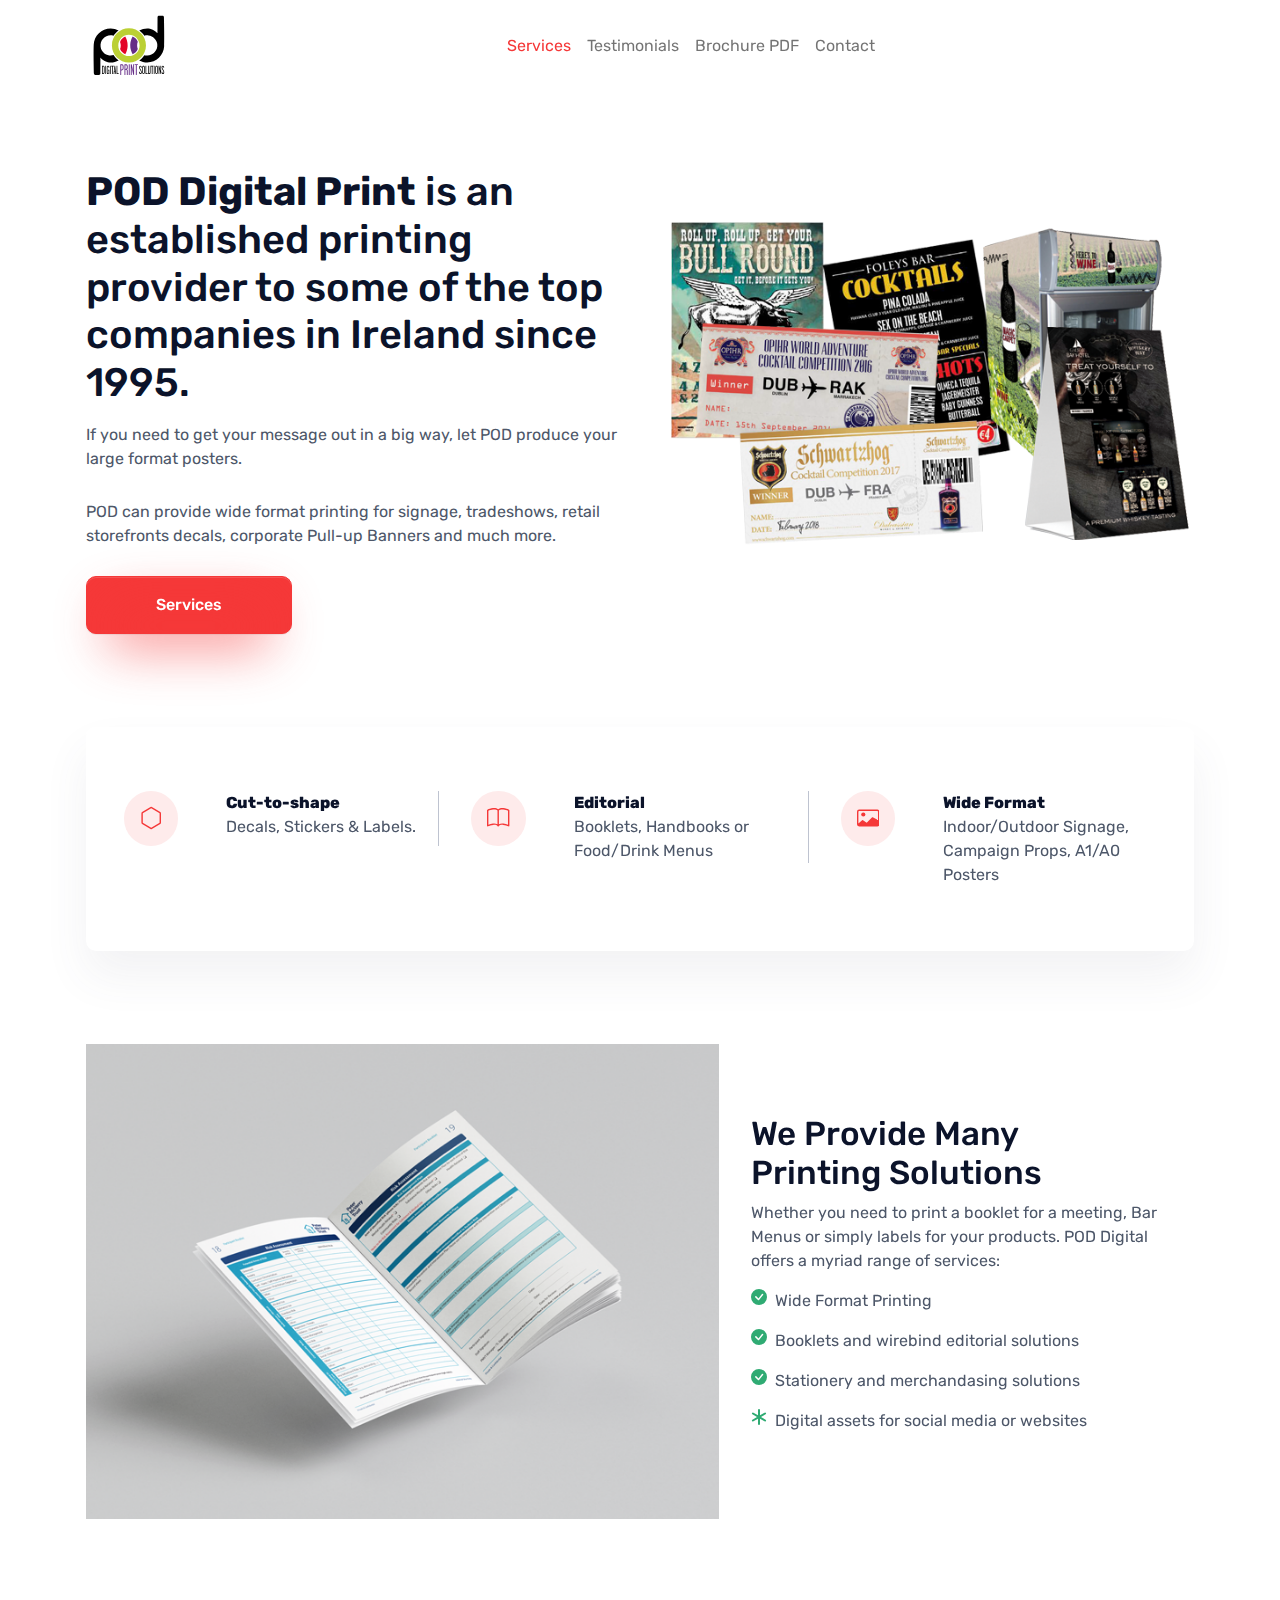
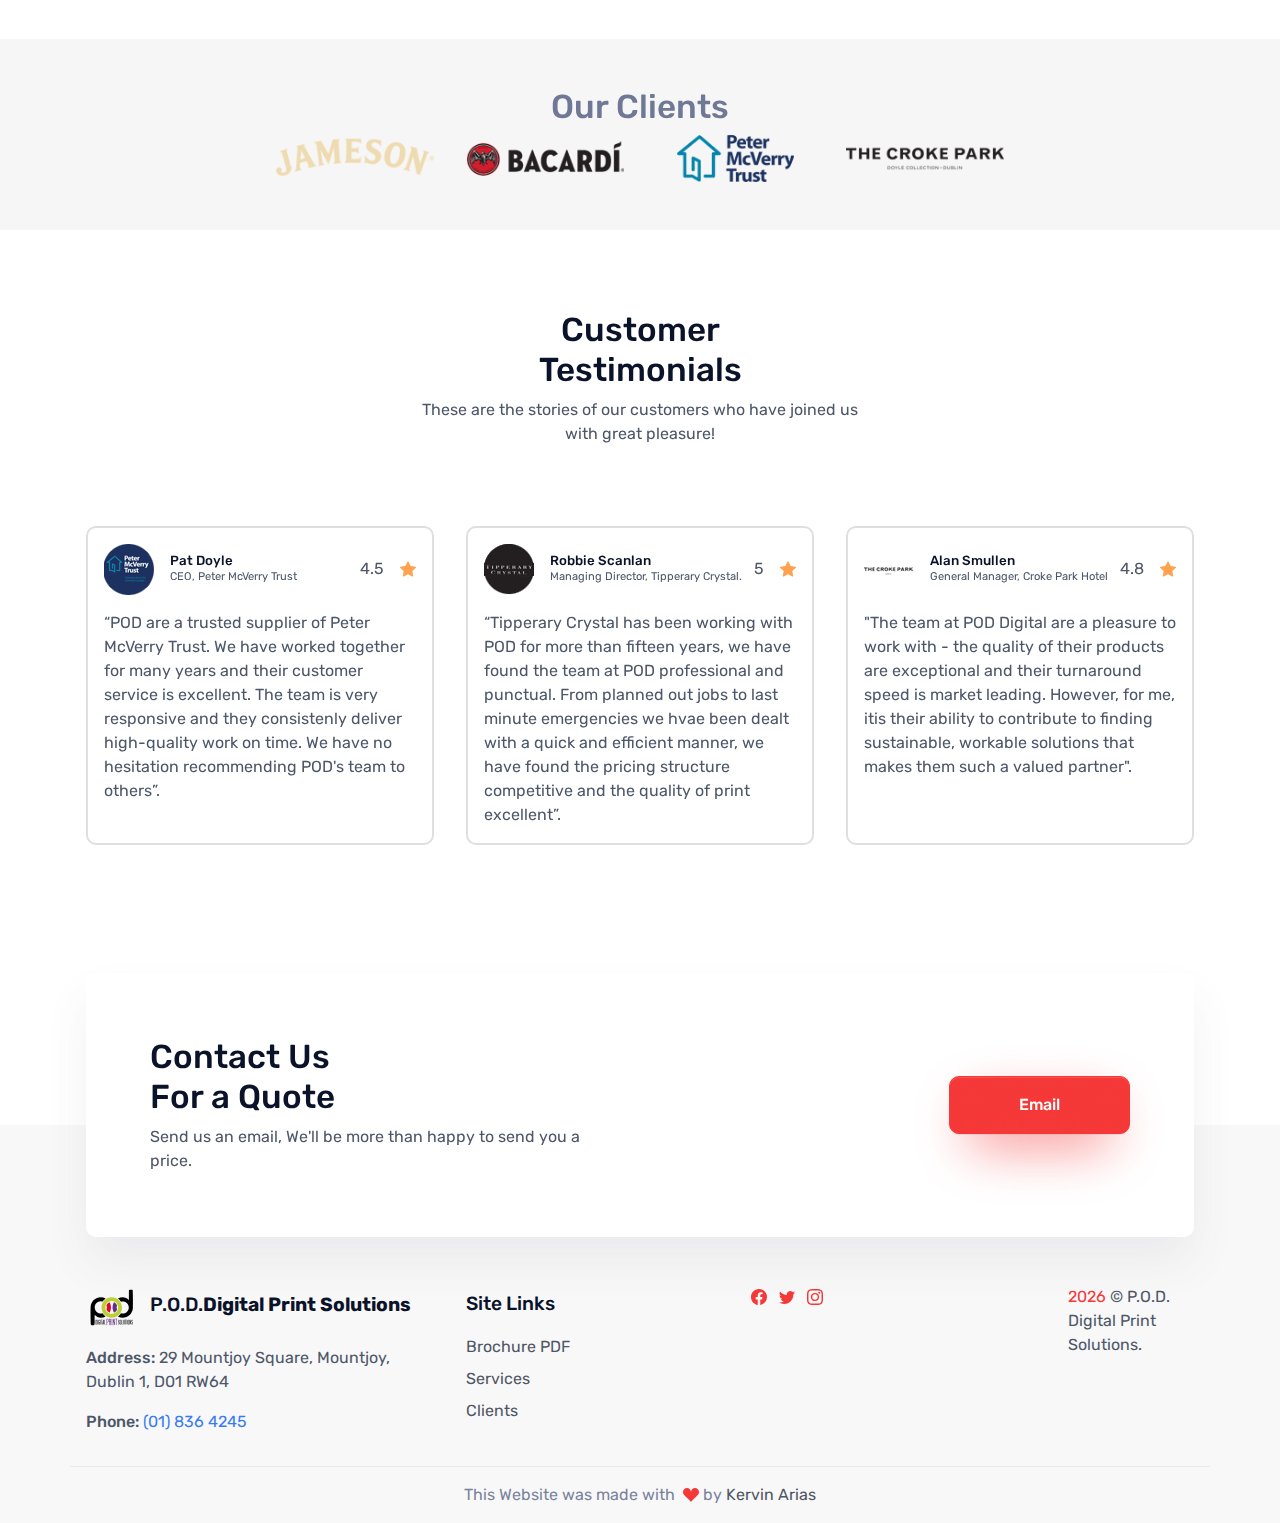
==== index.html @ 15c52944 "Footer: span tag fixed for POD name" ====
<!DOCTYPE html>
<html lang="en-US" dir="ltr">

<head>
  <meta charset="utf-8">
  <meta http-equiv="X-UA-Compatible" content="IE=edge">
  <meta name="viewport" content="width=device-width, initial-scale=1">
  <meta name="description"
    content="Established in 1993 we have evolved successfully within the print & graphic design industry and have strived to compete effectively in a rapidly changing, technology driven business environment.">
  <meta name="keywords"
    content="Printers Dublin 1,Printing Dublin,Sticker Printing,Leaflets,mountjoy square,Booklets,Wirebound Booklets,Stickers,Digital Printers Dublin,Digital Printing Dublin,Printing Companies Dublin,Printers Ireland,Printing Ireland,Digital Printers Ireland,wide format printing,A1 Posters, A2 Posters">
  <!-- Website Title -->
  <title>POD Digital Print Solutions</title>
  <!-- ===============================================-->
  <!--    Favicons-->
  <!-- ===============================================-->
  <link rel="apple-touch-icon" sizes="180x180" href="assets/img/favicons/apple-touch-icon.png">
  <link rel="icon" type="image/png" sizes="32x32" href="assets/img/favicons/favicon-32x32.png">
  <link rel="icon" type="image/png" sizes="16x16" href="assets/img/favicons/favicon-16x16.png">
  <link rel="shortcut icon" type="image/x-icon" href="assets/img/favicons/favicon.ico">
  <link rel="manifest" href="assets/img/favicons/manifest.json">
  <meta name="msapplication-TileImage" content="assets/img/favicons/mstile-150x150.png">
  <meta name="theme-color" content="#ffffff">


  <!-- ===============================================-->
  <!--    Stylesheets-->
  <!-- ===============================================-->
  <link href="assets/css/theme.css" rel="stylesheet" />

</head>


<body>

  <!-- ===============================================-->
  <!--    Main Content-->
  <!-- ===============================================-->
  <main class="main" id="top">
    <nav class="navbar navbar-expand-lg navbar-light fixed-top justify-content-end"
      data-navbar-on-scroll="data-navbar-on-scroll">
      <div class="container-md justify-content-end">
        <a class="navbar-brand" href="index.html">
<svg version="1.1" id="Layer_2_copy" xmlns="http://www.w3.org/2000/svg" xmlns:xlink="http://www.w3.org/1999/xlink" x="0px"
	 y="0px" viewBox="0 0 1247.24 1077.17" style="enable-background:new 0 0 1247.24 1077.17;" xml:space="preserve" height="75px">
<g>
	<path class="st0" d="M562.81,411.1c-33.48,14.41-60.1,41.8-73.5,75.79c4.74,12.95,8.99,29.13,10.03,47.21
		c1.17,20.37-3.7,39.51-9.4,54.4c13.75,33.68,40.54,60.71,74.08,74.76c15.68-26.39,31.5-65.37,34.17-117.59
		C601.26,485.75,577.95,436.42,562.81,411.1z"/>
	<path class="st1" d="M743.86,486.03c-13.57-33.78-40.23-60.94-73.68-75.16c-15.9,26.4-32.14,65.75-34.85,118.72
		c-3.02,59.05,19.56,107.81,34.71,133.46c33.54-14.22,60.28-41.46,73.86-75.33c-4.58-12.66-8.69-28.56-9.72-46.55
		C732.99,520.46,738.03,501.02,743.86,486.03z"/>
	<path d="M1119.49,132.59c0-10.87-8.89-19.77-19.77-19.77h-52.38c-10.87,0-19.77,8.89-19.77,19.77l-0.99,223.15
		c0,2.97-3.95,3.95-5.93,1.98c-27.67-36.57-89.94-64.24-141.33-64.24c-41.2,0-79.97,10.32-113.95,28.48
		c29.1,20.18,53.92,46.1,72.82,76.12c18.69-5.53,38.94-7.4,59.91-4.78c65.23,8.89,117.61,60.29,125.52,125.52
		c11.86,94.88-68.2,174.94-163.08,163.08c-7.91-0.97-15.63-2.62-23.12-4.88c-19.07,29.93-44.05,55.73-73.3,75.76
		c34.27,18.48,73.5,28.95,115.2,28.95c130.46,0,237.2-102.79,243.13-232.26C1128.38,420.97,1119.49,132.59,1119.49,132.59z"/>
	<path d="M395.92,676.72c-18.85,5.66-39.3,7.62-60.49,4.97c-65.23-8.89-117.61-60.29-125.52-125.52
		c-11.86-94.88,68.2-174.94,163.08-163.08c7.69,0.95,15.21,2.54,22.51,4.71c18.94-30.02,43.82-55.93,72.97-76.08
		c-34.05-18.17-72.94-28.46-114.26-28.46c-130.46,0-237.2,102.79-243.13,232.26c-5.93,128.49,2.96,416.86,2.96,416.86
		c0,10.87,8.89,19.77,19.77,19.77h52.38c10.87,0,19.77-8.9,19.77-19.77l0.99-223.14c0-2.96,3.95-3.95,5.93-1.98
		c27.67,36.57,89.94,64.24,141.33,64.24c41.57,0,80.68-10.49,114.88-28.96C439.89,732.49,414.95,706.66,395.92,676.72z"/>
</g>
<path class="st2" d="M616.76,781.69c-134.95,0-244.73-109.79-244.73-244.73c0-134.95,109.79-244.73,244.73-244.73
	c134.95,0,244.73,109.79,244.73,244.73C861.5,671.9,751.71,781.69,616.76,781.69z M616.76,384.32
	c-84.16,0-152.64,68.47-152.64,152.64s68.47,152.63,152.64,152.63c84.16,0,152.63-68.47,152.63-152.63S700.93,384.32,616.76,384.32z
	"/>
<g>
	<g>
		<path d="M266.78,924.2c0,4.04,0,9.43-5.61,16.5c-5.3,6.4-12.78,7.24-16.36,7.24c-3.59,0-6.08,0-9.66,0
			c-1.56,0-2.96,0.17-3.74-1.18c-0.78-1.18-0.78-3.03-0.78-4.21c0-41.41,0-66.82,0-107.22c0-1.68,0-3.37,0.93-4.38
			c1.25-1.18,2.49-0.84,3.74-0.84c3.43,0,5.92,0,9.35,0c4.99,0,11.69,1.35,16.36,5.89c4.68,4.71,5.77,11.45,5.77,17.5
			C266.78,880.1,266.78,897.77,266.78,924.2z M246.21,841.22c-2.81,0-4.36,0-4.99,1.18c-0.47,1.01-0.47,1.85-0.47,2.86
			c0,33.16,0,54.2,0,86.35c0,1.85-0.16,3.7,0.94,4.88c0.62,0.67,2.96,0.5,3.58,0.5c1.71,0,5.45-0.5,8.26-3.7
			c3.12-3.7,3.12-6.4,3.12-8.92c0-26.09,0-44.61,0-70.86c0-3.7-0.62-6.73-3.27-9.76C251.67,842.06,250.42,841.22,246.21,841.22z"/>
		<path d="M282.53,947.77c-4.21,0-4.68,0-4.68-2.36c0-42.25,0-72.21,0-112.61c0-2.19,0.94-2.52,4.68-2.52c4.21,0,5.3,0.17,5.3,2.69
			c0,40.23,0,70.02,0,112.1C287.82,947.6,287.51,947.77,282.53,947.77z"/>
		<path d="M309.02,849.47c0,23.9,0,54.03,0,78.27c0,4.21,1.71,9.26,7.95,9.26c6.08,0,7.64-5.22,7.64-8.75c0-9.43,0-18.18,0-28.95
			c0-0.84,0.16-1.85-0.62-2.52c-1.09-0.84-4.36-0.34-5.92-0.34c-1.25,0-1.4-1.35-1.4-4.88c0-3.7,0.16-5.22,1.25-5.22
			c4.21,0,15.27-0.5,16.99-0.17c0.62,0.17,0.16,1.35,0.16,2.02c0,21.71,0,34.84,0,56.05c0,1.18,0.16,2.52-0.78,3.54
			c-0.78,0.84-2.03,0-3.43,0c-1.25,0-0.62-3.7-2.81-5.22c-1.71-1.18-3.43,5.39-11.07,5.39c-13.25,0-18.08-11.78-18.08-19.53
			c0-25.42,0-52.85,0-78.44c0-6.56,4.05-19.86,18.08-19.86c13.72,0,18.08,13.8,18.08,19.86c0,2.19,0,5.39,0,7.57
			c0,1.51-1.25,2.02-5.46,2.02c-3.9,0-4.83-0.17-4.83-1.68c0-2.36-0.16-5.89-0.16-8.25c0-3.7-2.96-9.09-7.64-9.09
			C312.14,840.55,309.02,845.93,309.02,849.47z"/>
		<path d="M350.79,947.77c-4.21,0-4.68,0-4.68-2.36c0-42.25,0-72.21,0-112.61c0-2.19,0.94-2.52,4.68-2.52c4.21,0,5.3,0.17,5.3,2.69
			c0,40.23,0,70.02,0,112.1C356.09,947.6,355.78,947.77,350.79,947.77z"/>
		<path d="M374.01,840.04c-0.78-0.34-2.03-0.34-3.27-0.34c-2.18,0-4.36,0-5.77,0c-2.34,0-2.81-0.84-2.81-4.54
			c0-3.7,0.31-5.05,2.18-5.05c9.82,0,22.29,0,32.11,0c1.87,0,2.03,1.68,2.03,5.05c0,3.87-0.16,4.54-1.87,4.54
			c-1.87,0-4.05-0.17-6.7,0c-1.25,0-2.49,0-3.27,0.34c-1.4,1.18-1.09,4.04-1.09,6.23c0,37.2,0,63.12,0,99.98
			c0,1.52-2.34,1.68-5.61,1.68c-2.81,0-4.83,0-4.83-1.68c0-36.86,0-62.95,0-99.98C375.1,844.08,375.41,841.22,374.01,840.04z"/>
		<path d="M400.04,947.93c-2.34,0-4.36,0-4.21-1.51c4.83-43.76,9.04-76.08,13.4-113.95c0.31-2.36,1.09-2.52,4.52-2.52
			c3.9,0,5.14,0.17,5.46,3.03c5.3,43.09,7.95,69.35,13.25,113.28c0.16,1.85-0.62,1.68-4.83,1.68c-4.52,0-5.3,0.34-5.61-2.02
			c-1.25-9.43-2.18-17.84-3.43-27.1c-0.16-1.68-2.34-1.51-4.83-1.51c-2.96,0-4.52-0.17-4.68,1.51c-0.93,9.43-1.71,17.67-2.49,27.44
			C406.43,948.1,405.03,947.93,400.04,947.93z M413.91,908.04c1.87,0,3.58,0,3.43-1.35c-1.09-14.48-1.56-23.73-2.49-37.03
			c0-0.67-0.16-1.85-1.09-1.85c-0.78,0-0.93,1.18-0.93,1.68c-0.94,14.14-1.56,25.92-2.34,37.03
			C410.32,907.71,411.73,908.04,413.91,908.04z"/>
		<path d="M467.52,947.93c-8.26,0-21.2,0-23.22,0c-1.71,0-3.43-0.17-4.05-1.18c-0.78-1.35-0.62-3.87-0.62-6.06
			c0-40.4,0-68.17,0-108.4c0-2.52,1.56-2.19,4.68-2.19c4.05,0,5.46,0,5.46,2.53c0,36.86,0,62.78,0,99.14c0,2.19-0.31,4.88,1.09,6.06
			c0.62,0.34,2.34,0.51,3.58,0.51c2.65,0,10.44,0,13.09,0c2.03,0,2.18,1.35,2.18,4.54C469.7,947.09,469.55,947.93,467.52,947.93z"/>
	</g>
	<g>
		<path class="st1" d="M505.67,902.42c0,15.53,0,36.61,0,56.14c0,3.55-1.42,3.55-6.92,3.55c-5.29,0-6.1,0-6.1-3.11
			c0-54.58,0-92.52,0-145.33c0-2.22,0.2-4.22,1.42-5.55c1.63-1.55,3.05-1.33,4.68-1.33c4.48,0,7.73,0,12.2,0
			c6.92,0,15.25,1.77,21.36,7.77c6.1,6.21,7.53,13.76,7.53,23.08c0,11.09,0,17.75,0,28.84c0,5.1,0,12.43-7.32,21.74
			c-6.92,8.43-16.68,9.54-22.98,9.54C507.09,897.76,505.67,899.31,505.67,902.42z M512.99,821.43c-2.44,0-5.7,0-6.51,1.55
			c-0.61,1.33-0.61,2.44-0.61,3.77c0,18.86,0,31.06,0,49.48c0,2.44-0.41,5.33,1.42,6.43c1.02,0.67,2.85,0.44,4.68,0.44
			c2.44,0,6.92-0.44,10.58-4.66c4.07-4.88,4.07-7.1,4.07-11.76c0-10.87,0-18.19,0-29.07c0-5.1-0.81-8.88-4.27-12.87
			C520.11,822.54,517.46,821.43,512.99,821.43z"/>
		<path class="st1" d="M565.67,958.55c0,3.55-0.81,3.55-6.92,3.55c-4.68,0-6.1,0-6.1-3.11c0-54.58,0-92.52,0-145.33
			c0-2.22,0.2-4.66,1.42-5.99c1.63-1.55,3.05-0.89,4.68-0.89c4.27,0,7.32,0,11.59,0c6.51,0,15.26,1.77,21.36,7.77
			c6.1,6.21,7.53,15.31,7.53,23.08c0,7.54,0,12.42,0,19.97c0,5.33,0.2,9.1-2.24,13.98c-3.05,6.21-9.56,7.99-9.56,8.88
			c0,0.89,6.71,2.22,9.76,8.88c2.44,5.33,2.24,8.65,2.24,13.98c0,19.3,0,35.94,0,55.25c0,3.55-1.42,3.55-6.92,3.55
			c-4.68,0-6.1,0.22-6.1-3.11c0-19.75,0-38.61,0-56.36c0-9.1-5.49-14.64-9.97-14.64c-9.56,0-10.78-0.22-10.78,3.33
			C565.67,911.96,565.67,934.59,565.67,958.55z M570.95,821.43c-1.83,0-3.66,0-4.47,1.55c-0.61,1.33-0.61,2.44-0.61,3.77
			c0,15.98,0,25.96,0,41.49c0,2.44-0.41,4.88,1.22,6.21c1.22,1.11,2.64,0.89,3.66,0.89c2.24,0,7.53-0.67,11.19-4.88
			c4.07-4.88,4.07-8.65,4.07-11.76c0-7.99,0-13.09,0-21.08c0-5.1-0.81-8.88-4.27-12.87C579.5,822.54,578.28,821.43,570.95,821.43z"
			/>
		<path class="st1" d="M620.78,961.88c-5.49,0-6.1,0-6.1-3.11c0-55.69,0-95.19,0-148.44c0-2.88,1.22-3.33,6.1-3.33
			c5.49,0,6.91,0.22,6.91,3.55c0,53.03,0,92.3,0,147.77C627.7,961.66,627.29,961.88,620.78,961.88z"/>
		<path class="st1" d="M676.51,895.1c1.02,0,1.22-2.66,1.22-3.99c0-27.96,0-51.03,0-80.32c0-3.55,1.02-3.99,6.91-3.99
			c4.68,0,5.9,0.22,5.9,3.33c0,53.25,0,89.42,0,142.89c0,7.99-0.2,9.1-5.09,9.1c-3.05,0-5.69-1.11-7.32-8.65
			c-6.1-28.18-9.36-44.15-15.87-71.67c-1.42-5.77-3.05-16.2-4.27-16.2c-1.22,0-1.42,2.66-1.42,3.99c0,30.62,0,56.14,0,88.53
			c0,3.55-1.02,3.99-6.51,3.99c-5.9,0-6.71-0.44-6.71-3.99c0-55.47,0-96.52,0-149.1c0-2.22,1.42-2.22,5.08-2.22
			c5.7,0,7.12,1.33,9.15,9.76c6.31,27.51,10.37,45.71,16.68,73.22C674.68,891.77,675.5,895.1,676.51,895.1z"/>
		<path class="st1" d="M714.34,819.88c-1.02-0.44-2.64-0.44-4.27-0.44c-2.85,0-5.7,0-7.53,0c-3.05,0-3.66-1.11-3.66-5.99
			c0-4.88,0.41-6.66,2.85-6.66c12.81,0,29.09,0,41.9,0c2.44,0,2.64,2.22,2.64,6.66c0,5.1-0.2,5.99-2.44,5.99
			c-2.44,0-5.29-0.22-8.75,0c-1.63,0-3.25,0-4.27,0.44c-1.83,1.55-1.42,5.33-1.42,8.21c0,49.04,0,83.2,0,131.8
			c0,2-3.05,2.22-7.32,2.22c-3.66,0-6.31,0-6.31-2.22c0-48.59,0-82.98,0-131.8C715.77,825.2,716.17,821.43,714.34,819.88z"/>
	</g>
	<g>
		<path d="M764.05,850.14c0-8.75,4.83-20.03,17.77-20.03c11.84,0,17.77,11.28,17.77,19.86c0,1.01,0,6.73,0,7.74
			c0,1.35-1.87,1.35-5.45,1.35c-2.96,0-4.99,0-4.99-1.51c0-1.01,0-7.07,0-7.91c0-5.55-3.9-9.09-7.33-9.09
			c-4.36,0-7.64,4.71-7.64,8.92c0,4.04,0,6.56,0,9.26c0,6.4,6.08,14.98,12,23.9c6.86,10.27,14.18,22.05,14.18,34.67
			c0,3.2,0,6.9,0,11.11c0,11.45-7.95,19.53-18.08,19.53c-10.13,0-18.08-6.23-18.08-19.53c0-0.67,0-8.75,0-9.43
			c0-1.85,1.09-2.19,5.14-2.19c3.74,0,5.3,0.17,5.3,1.85c0,1.01,0,8.25,0,9.26c0,4.21,2.03,8.75,7.64,8.75
			c6.7,0,7.95-5.39,7.95-9.26c0-4.04,0-7.41,0-10.27c0-8.92-6.08-18.35-12.31-27.77c-6.55-9.93-13.87-20.7-13.87-30.63
			C764.05,856.03,764.05,853.67,764.05,850.14z"/>
		<path d="M844.01,926.89c0,10.94-4.21,21.04-18.08,21.04c-12.94,0-18.08-10.1-18.08-21.04c0-25.42,0-51.17,0-76.25
			c0-12.62,7.95-20.54,18.08-20.54c10.29,0,18.08,8.75,18.08,20.54C844.01,875.72,844.01,901.48,844.01,926.89z M817.98,850.64
			c0,24.24,0,51.34,0,75.74c0,4.88,0.94,10.27,7.95,10.27c6.23,0,7.79-5.55,7.79-10.27c0-24.57,0-51.34,0-75.74
			c0-4.71-3.27-10.1-7.79-10.1C821.25,840.55,817.98,845.93,817.98,850.64z"/>
		<path d="M882.97,947.93c-8.26,0-21.2,0-23.22,0c-1.71,0-3.43-0.17-4.05-1.18c-0.78-1.35-0.62-3.87-0.62-6.06
			c0-40.4,0-68.17,0-108.4c0-2.52,1.56-2.19,4.68-2.19c4.05,0,5.45,0,5.45,2.53c0,36.86,0,62.78,0,99.14c0,2.19-0.31,4.88,1.09,6.06
			c0.62,0.34,2.34,0.51,3.58,0.51c2.65,0,10.44,0,13.09,0c2.03,0,2.18,1.35,2.18,4.54C885.15,947.09,885,947.93,882.97,947.93z"/>
		<path d="M926.92,928.41c0,10.6-5.46,19.53-18.08,19.53s-18.08-11.11-18.08-19.36c0-30.13,0-58.91,0-95.94
			c0-2.19,1.71-2.53,4.99-2.53c3.27,0,5.14,0.67,5.14,2.53c0,36.53,0,66.49,0,95.1c0,4.54,2.34,8.92,7.95,8.92
			c5.3,0,7.95-4.21,7.95-8.75c0-27.6,0-60.09,0-95.77c0-1.51,0.93-2.02,4.68-2.02c3.9,0,5.46,0.34,5.46,1.85
			C926.92,867.81,926.92,898.95,926.92,928.41z"/>
		<path d="M944.06,840.04c-0.78-0.34-2.03-0.34-3.27-0.34c-2.18,0-4.36,0-5.77,0c-2.34,0-2.8-0.84-2.8-4.54
			c0-3.7,0.31-5.05,2.18-5.05c9.82,0,22.29,0,32.11,0c1.87,0,2.03,1.68,2.03,5.05c0,3.87-0.16,4.54-1.87,4.54
			c-1.87,0-4.05-0.17-6.7,0c-1.25,0-2.49,0-3.27,0.34c-1.4,1.18-1.09,4.04-1.09,6.23c0,37.2,0,63.12,0,99.98
			c0,1.52-2.34,1.68-5.61,1.68c-2.8,0-4.83,0-4.83-1.68c0-36.86,0-62.95,0-99.98C945.15,844.08,945.47,841.22,944.06,840.04z"/>
		<path d="M979.13,947.77c-4.21,0-4.68,0-4.68-2.36c0-42.25,0-72.21,0-112.61c0-2.19,0.93-2.52,4.68-2.52c4.21,0,5.3,0.17,5.3,2.69
			c0,40.23,0,70.02,0,112.1C984.43,947.6,984.12,947.77,979.13,947.77z"/>
		<path d="M1031.65,926.89c0,10.94-4.21,21.04-18.08,21.04c-12.94,0-18.08-10.1-18.08-21.04c0-25.42,0-51.17,0-76.25
			c0-12.62,7.95-20.54,18.08-20.54c10.29,0,18.08,8.75,18.08,20.54C1031.65,875.72,1031.65,901.48,1031.65,926.89z M1005.63,850.64
			c0,24.24,0,51.34,0,75.74c0,4.88,0.94,10.27,7.95,10.27c6.23,0,7.79-5.55,7.79-10.27c0-24.57,0-51.34,0-75.74
			c0-4.71-3.27-10.1-7.79-10.1C1008.9,840.55,1005.63,845.93,1005.63,850.64z"/>
		<path d="M1068.12,897.1c0.78,0,0.93-2.02,0.93-3.03c0-21.21,0-38.71,0-60.93c0-2.69,0.78-3.03,5.3-3.03
			c3.58,0,4.52,0.17,4.52,2.53c0,40.4,0,67.83,0,108.4c0,6.06-0.16,6.9-3.9,6.9c-2.34,0-4.36-0.84-5.61-6.56
			c-4.68-21.38-7.17-33.5-12.16-54.37c-1.09-4.38-2.34-12.29-3.27-12.29c-0.94,0-1.09,2.02-1.09,3.03c0,23.23,0,42.59,0,67.16
			c0,2.69-0.78,3.03-4.99,3.03c-4.52,0-5.14-0.34-5.14-3.03c0-42.08,0-73.22,0-113.11c0-1.68,1.09-1.68,3.9-1.68
			c4.36,0,5.45,1.01,7.01,7.41c4.83,20.87,7.95,34.67,12.78,55.55C1066.72,894.58,1067.34,897.1,1068.12,897.1z"/>
	</g>
	<g>
		<path d="M1086.83,850.14c0-8.75,4.83-20.03,17.77-20.03c11.84,0,17.77,11.28,17.77,19.86c0,1.01,0,6.73,0,7.74
			c0,1.35-1.87,1.35-5.45,1.35c-2.96,0-4.99,0-4.99-1.51c0-1.01,0-7.07,0-7.91c0-5.55-3.9-9.09-7.33-9.09
			c-4.36,0-7.64,4.71-7.64,8.92c0,4.04,0,6.56,0,9.26c0,6.4,6.08,14.98,12,23.9c6.86,10.27,14.18,22.05,14.18,34.67
			c0,3.2,0,6.9,0,11.11c0,11.45-7.95,19.53-18.08,19.53c-10.13,0-18.08-6.23-18.08-19.53c0-0.67,0-8.75,0-9.43
			c0-1.85,1.09-2.19,5.14-2.19c3.74,0,5.3,0.17,5.3,1.85c0,1.01,0,8.25,0,9.26c0,4.21,2.03,8.75,7.64,8.75
			c6.7,0,7.95-5.39,7.95-9.26c0-4.04,0-7.41,0-10.27c0-8.92-6.08-18.35-12.31-27.77c-6.55-9.93-13.87-20.7-13.87-30.63
			C1086.83,856.03,1086.83,853.67,1086.83,850.14z"/>
	</g>
</g>
</svg></a>
        <button class="navbar-toggler collapsed" type="button" data-bs-toggle="collapse"
          data-bs-target="#navbarSupportedContent" aria-controls="navbarSupportedContent" aria-expanded="false"
          aria-label="Toggle navigation"><span class="navbar-toggler-icon"></span></button>
        <div class="collapse navbar-collapse" id="navbarSupportedContent">
          <ul class="navbar-nav mx-auto border-bottom border-lg-bottom-0 d-flex py-3 py-lg-0">
            <li class="nav-item"><a class="nav-link active active" aria-current="page" href="index.html#services">Services</a>
            </li>
            <li class="nav-item"><a class="nav-link" href="index.html#testimonials">Testimonials</a></li>
            <li class="nav-item"><a class="nav-link" target="_blank" href="assets/img/gallery/services_brochure_2021.pdf" alt="POD Services Brochure">Brochure PDF</a></li>
            <li class="nav-item"><a class="nav-link" href="contact.html">Contact</a></li>
          </ul>
        </div>
      </div>
    </nav>
    <!-- ============================================-->
    <!-- About the company begin ============================-->
    <section class="pb-6">

      <div class="container">
        <div class="row flex-center">
          <div class="col-lg-6 col-md-5 order-md-1"><img class="img-fluid"
              src="assets/img/illustrations/print_samples.png" alt="Samples of printing" /></div>
          <div class="col-md-7 col-lg-6 mt-5 text-center text-md-start">
            <h1 class="fw-medium"><span class="fw-bold">POD Digital Print</span> is an established printing provider to some
              of the top companies in Ireland since 1995.</h1>
            <p class="mt-3 mb-4">If you need to get your message out in a big way, let POD produce your large format
              posters.</p>
            <p class="mt-3 mb-4">POD can provide wide format printing for signage, tradeshows, retail storefronts decals, corporate Pull-up Banners and much more.</p><a class="btn btn-lg btn-danger hover-top btn-glow"
              href="#services">Services</a>
          </div>
        </div>
      </div>
      <!-- end of .container-->

    </section>
    <!-- <section> close ============================-->
    <!-- Services Section Icons begin ============================-->
    <section class="py-4">

      <div class="container" id="services">
        <div class="card py-5 border-0 shadow-sm">
          <div class="card-body">
            <div class="row">
              <div class="col-4">
                <div class="border-end d-flex justify-content-md-center">
                  <div class="mx-2 mx-md-0 me-md-5">
                    <div class="bi bi-hexagon badge-circle bg-soft-danger">
                      <svg xmlns="http://www.w3.org/2000/svg" width="24" height="24" fill="#F53838" viewBox="0 0 16 16">
                        <path d="M14 4.577v6.846L8 15l-6-3.577V4.577L8 1l6 3.577zM8.5.134a1 1 0 0 0-1 0l-6 3.577a1 1 0 0 0-.5.866v6.846a1 1 0 0 0 .5.866l6 3.577a1 1 0 0 0 1 0l6-3.577a1 1 0 0 0 .5-.866V4.577a1 1 0 0 0-.5-.866L8.5.134z"/>
                      </svg>
                    </div>
                  </div>
                  <div>
                    <p class="fw-bolder text-1000 mb-0">Cut-to-shape </p>
                    <p class="mb-0">Decals, Stickers & Labels. </p>
                  </div>
                </div>
              </div>
              <div class="col-4">
                <div class="border-end d-flex justify-content-md-center">
                  <div class="mx-2 mx-md-0 me-md-5">
                    <div class="badge bi bi-book badge-circle bg-soft-danger">
                      <svg xmlns="http://www.w3.org/2000/svg" width="24" height="24" fill="#F53838" viewBox="0 0 16 16">
                        <path d="M1 2.828c.885-.37 2.154-.769 3.388-.893 1.33-.134 2.458.063 3.112.752v9.746c-.935-.53-2.12-.603-3.213-.493-1.18.12-2.37.461-3.287.811V2.828zm7.5-.141c.654-.689 1.782-.886 3.112-.752 1.234.124 2.503.523 3.388.893v9.923c-.918-.35-2.107-.692-3.287-.81-1.094-.111-2.278-.039-3.213.492V2.687zM8 1.783C7.015.936 5.587.81 4.287.94c-1.514.153-3.042.672-3.994 1.105A.5.5 0 0 0 0 2.5v11a.5.5 0 0 0 .707.455c.882-.4 2.303-.881 3.68-1.02 1.409-.142 2.59.087 3.223.877a.5.5 0 0 0 .78 0c.633-.79 1.814-1.019 3.222-.877 1.378.139 2.8.62 3.681 1.02A.5.5 0 0 0 16 13.5v-11a.5.5 0 0 0-.293-.455c-.952-.433-2.48-.952-3.994-1.105C10.413.809 8.985.936 8 1.783z"/>
                      </svg>
                    </div>
                  </div>
                  <div>
                    <p class="fw-bolder text-1000 mb-0">Editorial </p>
                    <p class="mb-0">Booklets, Handbooks or Food/Drink Menus </p>
                  </div>
                </div>
              </div>
              <div class="col-4">
                <div class="d-flex justify-content-md-center">
                  <div class="mx-2 mx-md-0 me-md-5">
                    <div class="badge bi bi-card-image badge-circle bg-soft-danger">
                      <svg xmlns="http://www.w3.org/2000/svg" width="24" height="24" fill="#F53838" viewBox="0 0 16 16">
                        <path d="M6.002 5.5a1.5 1.5 0 1 1-3 0 1.5 1.5 0 0 1 3 0z"/>
                        <path d="M1.5 2A1.5 1.5 0 0 0 0 3.5v9A1.5 1.5 0 0 0 1.5 14h13a1.5 1.5 0 0 0 1.5-1.5v-9A1.5 1.5 0 0 0 14.5 2h-13zm13 1a.5.5 0 0 1 .5.5v6l-3.775-1.947a.5.5 0 0 0-.577.093l-3.71 3.71-2.66-1.772a.5.5 0 0 0-.63.062L1.002 12v.54A.505.505 0 0 1 1 12.5v-9a.5.5 0 0 1 .5-.5h13z"/>
                      </svg>
                    </div>
                  </div>
                  <div>
                    <p class="fw-bolder text-1000 mb-0">Wide Format </p>
                    <p class="mb-0">Indoor/Outdoor Signage, Campaign Props, A1/A0 Posters </p>
                  </div>
                </div>
              </div>
            </div>
          </div>
        </div>
      </div>
      <!-- end of .container-->

    </section>
    <!-- <section> close ============================-->

    <!-- Services begin ============================-->
    <section class="pt-4 pt-md-6">

      <div class="container">
        <div class="row align-items-center">
          <div class="col-md-5 col-lg-7 text-lg-center"><img class="img-fluid mb-5 mb-md-0"
              src="assets/img/illustrations/pmvt-brochure.png" alt="Sample of services"></div>
          <div class="col-md-7 col-lg-5 text-center text-md-start">
            <h2>We Provide Many <br />Printing Solutions </h2>
            <p>Whether you need to print a booklet for a meeting, Bar Menus or simply labels for your products. POD Digital offers a myriad range of services:</p>
            <div class="d-flex">
              <svg class="bi bi-check-circle-fill" xmlns="http://www.w3.org/2000/svg" width="16" height="16"
                fill="#2FAB73" viewBox="0 0 16 16">
                <path
                  d="M16 8A8 8 0 1 1 0 8a8 8 0 0 1 16 0zm-3.97-3.03a.75.75 0 0 0-1.08.022L7.477 9.417 5.384 7.323a.75.75 0 0 0-1.06 1.06L6.97 11.03a.75.75 0 0 0 1.079-.02l3.992-4.99a.75.75 0 0 0-.01-1.05z">
                </path>
              </svg>
              <p class="ms-2">Wide Format Printing</p>
            </div>
            <div class="d-flex">
              <svg class="bi bi-check-circle-fill" xmlns="http://www.w3.org/2000/svg" width="16" height="16"
                fill="#2FAB73" viewBox="0 0 16 16">
                <path
                  d="M16 8A8 8 0 1 1 0 8a8 8 0 0 1 16 0zm-3.97-3.03a.75.75 0 0 0-1.08.022L7.477 9.417 5.384 7.323a.75.75 0 0 0-1.06 1.06L6.97 11.03a.75.75 0 0 0 1.079-.02l3.992-4.99a.75.75 0 0 0-.01-1.05z">
                </path>
              </svg>
              <p class="ms-2">Booklets and wirebind editorial solutions</p>
            </div>
            <div class="d-flex">
              <svg class="bi bi-check-circle-fill" xmlns="http://www.w3.org/2000/svg" width="16" height="16"
                fill="#2FAB73" viewBox="0 0 16 16">
                <path
                  d="M16 8A8 8 0 1 1 0 8a8 8 0 0 1 16 0zm-3.97-3.03a.75.75 0 0 0-1.08.022L7.477 9.417 5.384 7.323a.75.75 0 0 0-1.06 1.06L6.97 11.03a.75.75 0 0 0 1.079-.02l3.992-4.99a.75.75 0 0 0-.01-1.05z">
                </path>
              </svg>
              <p class="ms-2">Stationery and merchandasing solutions</p>
            </div>
            <div class="d-flex">
              <svg xmlns="http://www.w3.org/2000/svg" width="16" height="16"
              fill="#2FAB73" viewBox="0 0 16 16">
                <path d="M8 0a1 1 0 0 1 1 1v5.268l4.562-2.634a1 1 0 1 1 1 1.732L10 8l4.562 2.634a1 1 0 1 1-1 1.732L9 9.732V15a1 1 0 1 1-2 0V9.732l-4.562 2.634a1 1 0 1 1-1-1.732L6 8 1.438 5.366a1 1 0 0 1 1-1.732L7 6.268V1a1 1 0 0 1 1-1z"/>
              </svg>
              <p class="ms-2">Digital assets for social media or websites</p>
            </div>
          </div>
        </div>
      </div>
      <!-- end of .container-->

    </section>
    <!-- <section> close ============================-->
    <!-- ============================================-->

    <!-- Clients begin ============================-->
    <section class="py-5 bg-100">

      <div class="container" id="clients">
        <div class="row justify-content-center">
          <h2 class="text-center text-muted">Our Clients</h2>
          <br />
          <div class="col-6 col-sm-4 col-md-2 mb-2 mb-md-0"><img class="img-fluid" src="assets/img/gallery/jameson.png"
              alt="" height="50" /></div>
          <div class="col-6 col-sm-4 col-md-2 mb-2 mb-md-0"><img class="img-fluid" src="assets/img/gallery/bacardi.png"
              alt="" height="50" /></div>
          <div class="col-6 col-sm-4 col-md-2 mb-2 mb-md-0"><img class="img-fluid" src="assets/img/gallery/pmvt.png"
              alt="" height="50" /></div>
          <div class="col-6 col-sm-4 col-md-2 mb-2 mb-sm-0"><img class="img-fluid" src="assets/img/gallery/crokepark.png"
              alt="" height="50" /></div>
        </div>
      </div>
      <!-- end of .container-->

    </section>
    <!-- <section> close ============================-->

    <!-- Testimonials begin ============================-->
    <section class="py-7" id="testimonials">

      <div class="container">
        <div class="row flex-center">
          <div class="col-md-8 col-lg-5 text-center">
            <h2>Customer<br />Testimonials</h2>
            <p>These are the stories of our customers who have joined us with great pleasure!</p>
          </div>
        </div>
        <div class="carousel slide pt-6" id="carouselExampleDark" data-bs-ride="carousel">
          <div class="carousel-inner">
            <div class="carousel-item active" data-bs-interval="10000">
              <div class="row h-100">
                <div class="col-md-4 mb-3 mb-md-0">
                  <div class="card h-100">
                    <div class="card-body">
                      <div class="d-flex justify-content-between align-items-center">
                        <div class="d-flex align-items-center"><img class="img-fluid"
                            src="assets/img/gallery/user-pmvt.png" alt="" />
                          <div class="flex-1 ms-3">
                            <h6 class="mb-0 fs--1 text-1000 fw-medium">Pat Doyle</h6>
                            <p class="fs--2 fw-normal mb-0">CEO, Peter McVerry Trust</p>
                          </div>
                        </div>
                        <div class="d-flex align-items-center"><span class="text-900 me-3">4.5</span>
                          <svg class="bi bi-star-fill" xmlns="http://www.w3.org/2000/svg" width="16" height="16"
                            fill="#FEA250" viewBox="0 0 16 16">
                            <path
                              d="M3.612 15.443c-.386.198-.824-.149-.746-.592l.83-4.73L.173 6.765c-.329-.314-.158-.888.283-.95l4.898-.696L7.538.792c.197-.39.73-.39.927 0l2.184 4.327 4.898.696c.441.062.612.636.283.95l-3.523 3.356.83 4.73c.078.443-.36.79-.746.592L8 13.187l-4.389 2.256z">
                            </path>
                          </svg>
                        </div>
                      </div>
                      <p class="card-text pt-3">“POD are a trusted supplier of Peter McVerry Trust. We have worked together for many years and their customer service is excellent. The team is very responsive and they consistenly deliver high-quality work on time. We have no hesitation recommending POD's team to others”.</p>
                    </div>
                  </div>
                </div>
                <div class="col-md-4 mb-3 mb-md-0">
                  <div class="card h-100">
                    <div class="card-body">
                      <div class="d-flex justify-content-between align-items-center">
                        <div class="d-flex align-items-center"><img class="img-fluid"
                            src="assets/img/gallery/user-tipperary.png" alt="" />
                          <div class="flex-1 ms-3">
                            <h6 class="mb-0 fs--1 text-1000 fw-medium">Robbie Scanlan</h6>
                            <p class="fs--2 fw-normal mb-0">Managing Director, Tipperary Crystal.</p>
                          </div>
                        </div>
                        <div class="d-flex align-items-center"><span class="text-900 me-3">5</span>
                          <svg class="bi bi-star-fill" xmlns="http://www.w3.org/2000/svg" width="16" height="16"
                            fill="#FEA250" viewBox="0 0 16 16">
                            <path
                              d="M3.612 15.443c-.386.198-.824-.149-.746-.592l.83-4.73L.173 6.765c-.329-.314-.158-.888.283-.95l4.898-.696L7.538.792c.197-.39.73-.39.927 0l2.184 4.327 4.898.696c.441.062.612.636.283.95l-3.523 3.356.83 4.73c.078.443-.36.79-.746.592L8 13.187l-4.389 2.256z">
                            </path>
                          </svg>
                        </div>
                      </div>
                      <p class="card-text pt-3">“Tipperary Crystal has been working with POD for more than fifteen years, we have found the team at POD professional and punctual. From planned out jobs to last minute emergencies we hvae been dealt with a quick and efficient manner, we have found the pricing structure competitive and the quality of print excellent”.</p>
                    </div>
                  </div>
                </div>
                <div class="col-md-4 mb-3 mb-md-0">
                  <div class="card h-100">
                    <div class="card-body">
                      <div class="d-flex justify-content-between align-items-center">
                        <div class="d-flex align-items-center"><img class="img-fluid"
                            src="assets/img/gallery/user-croke.png" alt="" />
                          <div class="flex-1 ms-3">
                            <h6 class="mb-0 fs--1 text-1000 fw-medium">Alan Smullen</h6>
                            <p class="fs--2 fw-normal mb-0">General Manager, Croke Park Hotel</p>
                          </div>
                        </div>
                        <div class="d-flex align-items-center"><span class="text-900 me-3">4.8</span>
                          <svg class="bi bi-star-fill" xmlns="http://www.w3.org/2000/svg" width="16" height="16"
                            fill="#FEA250" viewBox="0 0 16 16">
                            <path
                              d="M3.612 15.443c-.386.198-.824-.149-.746-.592l.83-4.73L.173 6.765c-.329-.314-.158-.888.283-.95l4.898-.696L7.538.792c.197-.39.73-.39.927 0l2.184 4.327 4.898.696c.441.062.612.636.283.95l-3.523 3.356.83 4.73c.078.443-.36.79-.746.592L8 13.187l-4.389 2.256z">
                            </path>
                          </svg>
                        </div>
                      </div>
                      <p class="card-text pt-3">"The team at POD Digital are a pleasure to work with - the quality of their products are exceptional and their turnaround speed is market leading. However, for me, itis their ability to contribute to finding sustainable, workable solutions that makes them such a valued partner".</p>
                    </div>
                  </div>
                </div>
              </div>
            </div>
 
                    
                    </div>
                  </div>
                </div>
              </div>
            </div>
          </div>
          <!-- Controllers inactivated
          <div class="row px-3 px-md-0 mt-4">
            <div class="col-6 position-relative">
              <ol class="carousel-indicators">
                <li class="active" data-bs-target="#carouselExampleDark" data-bs-slide-to="0"></li>
                <li data-bs-target="#carouselExampleDark" data-bs-slide-to="1"></li>
                <li data-bs-target="#carouselExampleDark" data-bs-slide-to="2"></li>
              </ol>
            </div>
             
            <div class="col-6 position-relative"><a class="carousel-control-prev carousel-icon z-index-2"
                href="#carouselExampleDark" role="button" data-bs-slide="prev"><span class="carousel-control-prev-icon"
                  aria-hidden="true"></span><span class="visually-hidden">Previous</span></a><a
                class="carousel-control-next carousel-icon z-index-2" href="#carouselExampleDark" role="button"
                data-bs-slide="next"><span class="carousel-control-next-icon" aria-hidden="true"></span><span
                  class="visually-hidden">Next</span></a>
                </div>
                -->
          </div>
        
        </div>
      </div>
       

    </section>
    <!-- Testimonials close ============================-->
    <!-- Contact Us begin ============================-->
    <section class="py-5 z-index-1" style="margin-bottom: -10rem">

      <div class="container">
        <div class="card py-5 px-5 border-0 shadow-sm">
          <div class="card-body">
            <div class="row flex-center">
              <div class="col-12 col-lg-6 text-lg-start">
                <h2>Contact Us <br />For a Quote</h2>
                <p class="mb-lg-0">Send us an email, We'll be more than happy to send you a price.</p>
              </div>
              <div class="col-12 col-lg-6 text-lg-end"><a class="btn btn-lg btn-danger hover-top btn-glow text-end"
                  href="contact.html">Email</a></div>
            </div>
          </div>
        </div>
      </div>
      <!-- end of .container-->

    </section>
    <!-- <section> close ============================-->
    <!-- ============================================-->




    <!-- ============================================-->
    <!-- FOOTER begin ============================-->
    <section class="bg-200 pt-9 pb-0">

      <div class="container">
        <div class="row">
          <div class="col-12 col-lg-4 mb-3"><a href="index.html"><?xml version="1.0" encoding="utf-8"?>
<!-- Generator: Adobe Illustrator 26.5.0, SVG Export Plug-In . SVG Version: 6.00 Build 0)  -->
<svg version="1.1" id="Layer_2_copy" xmlns="http://www.w3.org/2000/svg" xmlns:xlink="http://www.w3.org/1999/xlink" x="0px"
	 y="0px" viewBox="0 0 1247.24 1077.17" style="enable-background:new 0 0 1247.24 1077.17;" xml:space="preserve" height="45px">
<g>
	<path class="st0" d="M562.81,411.1c-33.48,14.41-60.1,41.8-73.5,75.79c4.74,12.95,8.99,29.13,10.03,47.21
		c1.17,20.37-3.7,39.51-9.4,54.4c13.75,33.68,40.54,60.71,74.08,74.76c15.68-26.39,31.5-65.37,34.17-117.59
		C601.26,485.75,577.95,436.42,562.81,411.1z"/>
	<path class="st1" d="M743.86,486.03c-13.57-33.78-40.23-60.94-73.68-75.16c-15.9,26.4-32.14,65.75-34.85,118.72
		c-3.02,59.05,19.56,107.81,34.71,133.46c33.54-14.22,60.28-41.46,73.86-75.33c-4.58-12.66-8.69-28.56-9.72-46.55
		C732.99,520.46,738.03,501.02,743.86,486.03z"/>
	<path d="M1119.49,132.59c0-10.87-8.89-19.77-19.77-19.77h-52.38c-10.87,0-19.77,8.89-19.77,19.77l-0.99,223.15
		c0,2.97-3.95,3.95-5.93,1.98c-27.67-36.57-89.94-64.24-141.33-64.24c-41.2,0-79.97,10.32-113.95,28.48
		c29.1,20.18,53.92,46.1,72.82,76.12c18.69-5.53,38.94-7.4,59.91-4.78c65.23,8.89,117.61,60.29,125.52,125.52
		c11.86,94.88-68.2,174.94-163.08,163.08c-7.91-0.97-15.63-2.62-23.12-4.88c-19.07,29.93-44.05,55.73-73.3,75.76
		c34.27,18.48,73.5,28.95,115.2,28.95c130.46,0,237.2-102.79,243.13-232.26C1128.38,420.97,1119.49,132.59,1119.49,132.59z"/>
	<path d="M395.92,676.72c-18.85,5.66-39.3,7.62-60.49,4.97c-65.23-8.89-117.61-60.29-125.52-125.52
		c-11.86-94.88,68.2-174.94,163.08-163.08c7.69,0.95,15.21,2.54,22.51,4.71c18.94-30.02,43.82-55.93,72.97-76.08
		c-34.05-18.17-72.94-28.46-114.26-28.46c-130.46,0-237.2,102.79-243.13,232.26c-5.93,128.49,2.96,416.86,2.96,416.86
		c0,10.87,8.89,19.77,19.77,19.77h52.38c10.87,0,19.77-8.9,19.77-19.77l0.99-223.14c0-2.96,3.95-3.95,5.93-1.98
		c27.67,36.57,89.94,64.24,141.33,64.24c41.57,0,80.68-10.49,114.88-28.96C439.89,732.49,414.95,706.66,395.92,676.72z"/>
</g>
<path class="st2" d="M616.76,781.69c-134.95,0-244.73-109.79-244.73-244.73c0-134.95,109.79-244.73,244.73-244.73
	c134.95,0,244.73,109.79,244.73,244.73C861.5,671.9,751.71,781.69,616.76,781.69z M616.76,384.32
	c-84.16,0-152.64,68.47-152.64,152.64s68.47,152.63,152.64,152.63c84.16,0,152.63-68.47,152.63-152.63S700.93,384.32,616.76,384.32z
	"/>
<g>
	<g>
		<path d="M266.78,924.2c0,4.04,0,9.43-5.61,16.5c-5.3,6.4-12.78,7.24-16.36,7.24c-3.59,0-6.08,0-9.66,0
			c-1.56,0-2.96,0.17-3.74-1.18c-0.78-1.18-0.78-3.03-0.78-4.21c0-41.41,0-66.82,0-107.22c0-1.68,0-3.37,0.93-4.38
			c1.25-1.18,2.49-0.84,3.74-0.84c3.43,0,5.92,0,9.35,0c4.99,0,11.69,1.35,16.36,5.89c4.68,4.71,5.77,11.45,5.77,17.5
			C266.78,880.1,266.78,897.77,266.78,924.2z M246.21,841.22c-2.81,0-4.36,0-4.99,1.18c-0.47,1.01-0.47,1.85-0.47,2.86
			c0,33.16,0,54.2,0,86.35c0,1.85-0.16,3.7,0.94,4.88c0.62,0.67,2.96,0.5,3.58,0.5c1.71,0,5.45-0.5,8.26-3.7
			c3.12-3.7,3.12-6.4,3.12-8.92c0-26.09,0-44.61,0-70.86c0-3.7-0.62-6.73-3.27-9.76C251.67,842.06,250.42,841.22,246.21,841.22z"/>
		<path d="M282.53,947.77c-4.21,0-4.68,0-4.68-2.36c0-42.25,0-72.21,0-112.61c0-2.19,0.94-2.52,4.68-2.52c4.21,0,5.3,0.17,5.3,2.69
			c0,40.23,0,70.02,0,112.1C287.82,947.6,287.51,947.77,282.53,947.77z"/>
		<path d="M309.02,849.47c0,23.9,0,54.03,0,78.27c0,4.21,1.71,9.26,7.95,9.26c6.08,0,7.64-5.22,7.64-8.75c0-9.43,0-18.18,0-28.95
			c0-0.84,0.16-1.85-0.62-2.52c-1.09-0.84-4.36-0.34-5.92-0.34c-1.25,0-1.4-1.35-1.4-4.88c0-3.7,0.16-5.22,1.25-5.22
			c4.21,0,15.27-0.5,16.99-0.17c0.62,0.17,0.16,1.35,0.16,2.02c0,21.71,0,34.84,0,56.05c0,1.18,0.16,2.52-0.78,3.54
			c-0.78,0.84-2.03,0-3.43,0c-1.25,0-0.62-3.7-2.81-5.22c-1.71-1.18-3.43,5.39-11.07,5.39c-13.25,0-18.08-11.78-18.08-19.53
			c0-25.42,0-52.85,0-78.44c0-6.56,4.05-19.86,18.08-19.86c13.72,0,18.08,13.8,18.08,19.86c0,2.19,0,5.39,0,7.57
			c0,1.51-1.25,2.02-5.46,2.02c-3.9,0-4.83-0.17-4.83-1.68c0-2.36-0.16-5.89-0.16-8.25c0-3.7-2.96-9.09-7.64-9.09
			C312.14,840.55,309.02,845.93,309.02,849.47z"/>
		<path d="M350.79,947.77c-4.21,0-4.68,0-4.68-2.36c0-42.25,0-72.21,0-112.61c0-2.19,0.94-2.52,4.68-2.52c4.21,0,5.3,0.17,5.3,2.69
			c0,40.23,0,70.02,0,112.1C356.09,947.6,355.78,947.77,350.79,947.77z"/>
		<path d="M374.01,840.04c-0.78-0.34-2.03-0.34-3.27-0.34c-2.18,0-4.36,0-5.77,0c-2.34,0-2.81-0.84-2.81-4.54
			c0-3.7,0.31-5.05,2.18-5.05c9.82,0,22.29,0,32.11,0c1.87,0,2.03,1.68,2.03,5.05c0,3.87-0.16,4.54-1.87,4.54
			c-1.87,0-4.05-0.17-6.7,0c-1.25,0-2.49,0-3.27,0.34c-1.4,1.18-1.09,4.04-1.09,6.23c0,37.2,0,63.12,0,99.98
			c0,1.52-2.34,1.68-5.61,1.68c-2.81,0-4.83,0-4.83-1.68c0-36.86,0-62.95,0-99.98C375.1,844.08,375.41,841.22,374.01,840.04z"/>
		<path d="M400.04,947.93c-2.34,0-4.36,0-4.21-1.51c4.83-43.76,9.04-76.08,13.4-113.95c0.31-2.36,1.09-2.52,4.52-2.52
			c3.9,0,5.14,0.17,5.46,3.03c5.3,43.09,7.95,69.35,13.25,113.28c0.16,1.85-0.62,1.68-4.83,1.68c-4.52,0-5.3,0.34-5.61-2.02
			c-1.25-9.43-2.18-17.84-3.43-27.1c-0.16-1.68-2.34-1.51-4.83-1.51c-2.96,0-4.52-0.17-4.68,1.51c-0.93,9.43-1.71,17.67-2.49,27.44
			C406.43,948.1,405.03,947.93,400.04,947.93z M413.91,908.04c1.87,0,3.58,0,3.43-1.35c-1.09-14.48-1.56-23.73-2.49-37.03
			c0-0.67-0.16-1.85-1.09-1.85c-0.78,0-0.93,1.18-0.93,1.68c-0.94,14.14-1.56,25.92-2.34,37.03
			C410.32,907.71,411.73,908.04,413.91,908.04z"/>
		<path d="M467.52,947.93c-8.26,0-21.2,0-23.22,0c-1.71,0-3.43-0.17-4.05-1.18c-0.78-1.35-0.62-3.87-0.62-6.06
			c0-40.4,0-68.17,0-108.4c0-2.52,1.56-2.19,4.68-2.19c4.05,0,5.46,0,5.46,2.53c0,36.86,0,62.78,0,99.14c0,2.19-0.31,4.88,1.09,6.06
			c0.62,0.34,2.34,0.51,3.58,0.51c2.65,0,10.44,0,13.09,0c2.03,0,2.18,1.35,2.18,4.54C469.7,947.09,469.55,947.93,467.52,947.93z"/>
	</g>
	<g>
		<path class="st1" d="M505.67,902.42c0,15.53,0,36.61,0,56.14c0,3.55-1.42,3.55-6.92,3.55c-5.29,0-6.1,0-6.1-3.11
			c0-54.58,0-92.52,0-145.33c0-2.22,0.2-4.22,1.42-5.55c1.63-1.55,3.05-1.33,4.68-1.33c4.48,0,7.73,0,12.2,0
			c6.92,0,15.25,1.77,21.36,7.77c6.1,6.21,7.53,13.76,7.53,23.08c0,11.09,0,17.75,0,28.84c0,5.1,0,12.43-7.32,21.74
			c-6.92,8.43-16.68,9.54-22.98,9.54C507.09,897.76,505.67,899.31,505.67,902.42z M512.99,821.43c-2.44,0-5.7,0-6.51,1.55
			c-0.61,1.33-0.61,2.44-0.61,3.77c0,18.86,0,31.06,0,49.48c0,2.44-0.41,5.33,1.42,6.43c1.02,0.67,2.85,0.44,4.68,0.44
			c2.44,0,6.92-0.44,10.58-4.66c4.07-4.88,4.07-7.1,4.07-11.76c0-10.87,0-18.19,0-29.07c0-5.1-0.81-8.88-4.27-12.87
			C520.11,822.54,517.46,821.43,512.99,821.43z"/>
		<path class="st1" d="M565.67,958.55c0,3.55-0.81,3.55-6.92,3.55c-4.68,0-6.1,0-6.1-3.11c0-54.58,0-92.52,0-145.33
			c0-2.22,0.2-4.66,1.42-5.99c1.63-1.55,3.05-0.89,4.68-0.89c4.27,0,7.32,0,11.59,0c6.51,0,15.26,1.77,21.36,7.77
			c6.1,6.21,7.53,15.31,7.53,23.08c0,7.54,0,12.42,0,19.97c0,5.33,0.2,9.1-2.24,13.98c-3.05,6.21-9.56,7.99-9.56,8.88
			c0,0.89,6.71,2.22,9.76,8.88c2.44,5.33,2.24,8.65,2.24,13.98c0,19.3,0,35.94,0,55.25c0,3.55-1.42,3.55-6.92,3.55
			c-4.68,0-6.1,0.22-6.1-3.11c0-19.75,0-38.61,0-56.36c0-9.1-5.49-14.64-9.97-14.64c-9.56,0-10.78-0.22-10.78,3.33
			C565.67,911.96,565.67,934.59,565.67,958.55z M570.95,821.43c-1.83,0-3.66,0-4.47,1.55c-0.61,1.33-0.61,2.44-0.61,3.77
			c0,15.98,0,25.96,0,41.49c0,2.44-0.41,4.88,1.22,6.21c1.22,1.11,2.64,0.89,3.66,0.89c2.24,0,7.53-0.67,11.19-4.88
			c4.07-4.88,4.07-8.65,4.07-11.76c0-7.99,0-13.09,0-21.08c0-5.1-0.81-8.88-4.27-12.87C579.5,822.54,578.28,821.43,570.95,821.43z"
			/>
		<path class="st1" d="M620.78,961.88c-5.49,0-6.1,0-6.1-3.11c0-55.69,0-95.19,0-148.44c0-2.88,1.22-3.33,6.1-3.33
			c5.49,0,6.91,0.22,6.91,3.55c0,53.03,0,92.3,0,147.77C627.7,961.66,627.29,961.88,620.78,961.88z"/>
		<path class="st1" d="M676.51,895.1c1.02,0,1.22-2.66,1.22-3.99c0-27.96,0-51.03,0-80.32c0-3.55,1.02-3.99,6.91-3.99
			c4.68,0,5.9,0.22,5.9,3.33c0,53.25,0,89.42,0,142.89c0,7.99-0.2,9.1-5.09,9.1c-3.05,0-5.69-1.11-7.32-8.65
			c-6.1-28.18-9.36-44.15-15.87-71.67c-1.42-5.77-3.05-16.2-4.27-16.2c-1.22,0-1.42,2.66-1.42,3.99c0,30.62,0,56.14,0,88.53
			c0,3.55-1.02,3.99-6.51,3.99c-5.9,0-6.71-0.44-6.71-3.99c0-55.47,0-96.52,0-149.1c0-2.22,1.42-2.22,5.08-2.22
			c5.7,0,7.12,1.33,9.15,9.76c6.31,27.51,10.37,45.71,16.68,73.22C674.68,891.77,675.5,895.1,676.51,895.1z"/>
		<path class="st1" d="M714.34,819.88c-1.02-0.44-2.64-0.44-4.27-0.44c-2.85,0-5.7,0-7.53,0c-3.05,0-3.66-1.11-3.66-5.99
			c0-4.88,0.41-6.66,2.85-6.66c12.81,0,29.09,0,41.9,0c2.44,0,2.64,2.22,2.64,6.66c0,5.1-0.2,5.99-2.44,5.99
			c-2.44,0-5.29-0.22-8.75,0c-1.63,0-3.25,0-4.27,0.44c-1.83,1.55-1.42,5.33-1.42,8.21c0,49.04,0,83.2,0,131.8
			c0,2-3.05,2.22-7.32,2.22c-3.66,0-6.31,0-6.31-2.22c0-48.59,0-82.98,0-131.8C715.77,825.2,716.17,821.43,714.34,819.88z"/>
	</g>
	<g>
		<path d="M764.05,850.14c0-8.75,4.83-20.03,17.77-20.03c11.84,0,17.77,11.28,17.77,19.86c0,1.01,0,6.73,0,7.74
			c0,1.35-1.87,1.35-5.45,1.35c-2.96,0-4.99,0-4.99-1.51c0-1.01,0-7.07,0-7.91c0-5.55-3.9-9.09-7.33-9.09
			c-4.36,0-7.64,4.71-7.64,8.92c0,4.04,0,6.56,0,9.26c0,6.4,6.08,14.98,12,23.9c6.86,10.27,14.18,22.05,14.18,34.67
			c0,3.2,0,6.9,0,11.11c0,11.45-7.95,19.53-18.08,19.53c-10.13,0-18.08-6.23-18.08-19.53c0-0.67,0-8.75,0-9.43
			c0-1.85,1.09-2.19,5.14-2.19c3.74,0,5.3,0.17,5.3,1.85c0,1.01,0,8.25,0,9.26c0,4.21,2.03,8.75,7.64,8.75
			c6.7,0,7.95-5.39,7.95-9.26c0-4.04,0-7.41,0-10.27c0-8.92-6.08-18.35-12.31-27.77c-6.55-9.93-13.87-20.7-13.87-30.63
			C764.05,856.03,764.05,853.67,764.05,850.14z"/>
		<path d="M844.01,926.89c0,10.94-4.21,21.04-18.08,21.04c-12.94,0-18.08-10.1-18.08-21.04c0-25.42,0-51.17,0-76.25
			c0-12.62,7.95-20.54,18.08-20.54c10.29,0,18.08,8.75,18.08,20.54C844.01,875.72,844.01,901.48,844.01,926.89z M817.98,850.64
			c0,24.24,0,51.34,0,75.74c0,4.88,0.94,10.27,7.95,10.27c6.23,0,7.79-5.55,7.79-10.27c0-24.57,0-51.34,0-75.74
			c0-4.71-3.27-10.1-7.79-10.1C821.25,840.55,817.98,845.93,817.98,850.64z"/>
		<path d="M882.97,947.93c-8.26,0-21.2,0-23.22,0c-1.71,0-3.43-0.17-4.05-1.18c-0.78-1.35-0.62-3.87-0.62-6.06
			c0-40.4,0-68.17,0-108.4c0-2.52,1.56-2.19,4.68-2.19c4.05,0,5.45,0,5.45,2.53c0,36.86,0,62.78,0,99.14c0,2.19-0.31,4.88,1.09,6.06
			c0.62,0.34,2.34,0.51,3.58,0.51c2.65,0,10.44,0,13.09,0c2.03,0,2.18,1.35,2.18,4.54C885.15,947.09,885,947.93,882.97,947.93z"/>
		<path d="M926.92,928.41c0,10.6-5.46,19.53-18.08,19.53s-18.08-11.11-18.08-19.36c0-30.13,0-58.91,0-95.94
			c0-2.19,1.71-2.53,4.99-2.53c3.27,0,5.14,0.67,5.14,2.53c0,36.53,0,66.49,0,95.1c0,4.54,2.34,8.92,7.95,8.92
			c5.3,0,7.95-4.21,7.95-8.75c0-27.6,0-60.09,0-95.77c0-1.51,0.93-2.02,4.68-2.02c3.9,0,5.46,0.34,5.46,1.85
			C926.92,867.81,926.92,898.95,926.92,928.41z"/>
		<path d="M944.06,840.04c-0.78-0.34-2.03-0.34-3.27-0.34c-2.18,0-4.36,0-5.77,0c-2.34,0-2.8-0.84-2.8-4.54
			c0-3.7,0.31-5.05,2.18-5.05c9.82,0,22.29,0,32.11,0c1.87,0,2.03,1.68,2.03,5.05c0,3.87-0.16,4.54-1.87,4.54
			c-1.87,0-4.05-0.17-6.7,0c-1.25,0-2.49,0-3.27,0.34c-1.4,1.18-1.09,4.04-1.09,6.23c0,37.2,0,63.12,0,99.98
			c0,1.52-2.34,1.68-5.61,1.68c-2.8,0-4.83,0-4.83-1.68c0-36.86,0-62.95,0-99.98C945.15,844.08,945.47,841.22,944.06,840.04z"/>
		<path d="M979.13,947.77c-4.21,0-4.68,0-4.68-2.36c0-42.25,0-72.21,0-112.61c0-2.19,0.93-2.52,4.68-2.52c4.21,0,5.3,0.17,5.3,2.69
			c0,40.23,0,70.02,0,112.1C984.43,947.6,984.12,947.77,979.13,947.77z"/>
		<path d="M1031.65,926.89c0,10.94-4.21,21.04-18.08,21.04c-12.94,0-18.08-10.1-18.08-21.04c0-25.42,0-51.17,0-76.25
			c0-12.62,7.95-20.54,18.08-20.54c10.29,0,18.08,8.75,18.08,20.54C1031.65,875.72,1031.65,901.48,1031.65,926.89z M1005.63,850.64
			c0,24.24,0,51.34,0,75.74c0,4.88,0.94,10.27,7.95,10.27c6.23,0,7.79-5.55,7.79-10.27c0-24.57,0-51.34,0-75.74
			c0-4.71-3.27-10.1-7.79-10.1C1008.9,840.55,1005.63,845.93,1005.63,850.64z"/>
		<path d="M1068.12,897.1c0.78,0,0.93-2.02,0.93-3.03c0-21.21,0-38.71,0-60.93c0-2.69,0.78-3.03,5.3-3.03
			c3.58,0,4.52,0.17,4.52,2.53c0,40.4,0,67.83,0,108.4c0,6.06-0.16,6.9-3.9,6.9c-2.34,0-4.36-0.84-5.61-6.56
			c-4.68-21.38-7.17-33.5-12.16-54.37c-1.09-4.38-2.34-12.29-3.27-12.29c-0.94,0-1.09,2.02-1.09,3.03c0,23.23,0,42.59,0,67.16
			c0,2.69-0.78,3.03-4.99,3.03c-4.52,0-5.14-0.34-5.14-3.03c0-42.08,0-73.22,0-113.11c0-1.68,1.09-1.68,3.9-1.68
			c4.36,0,5.45,1.01,7.01,7.41c4.83,20.87,7.95,34.67,12.78,55.55C1066.72,894.58,1067.34,897.1,1068.12,897.1z"/>
	</g>
	<g>
		<path d="M1086.83,850.14c0-8.75,4.83-20.03,17.77-20.03c11.84,0,17.77,11.28,17.77,19.86c0,1.01,0,6.73,0,7.74
			c0,1.35-1.87,1.35-5.45,1.35c-2.96,0-4.99,0-4.99-1.51c0-1.01,0-7.07,0-7.91c0-5.55-3.9-9.09-7.33-9.09
			c-4.36,0-7.64,4.71-7.64,8.92c0,4.04,0,6.56,0,9.26c0,6.4,6.08,14.98,12,23.9c6.86,10.27,14.18,22.05,14.18,34.67
			c0,3.2,0,6.9,0,11.11c0,11.45-7.95,19.53-18.08,19.53c-10.13,0-18.08-6.23-18.08-19.53c0-0.67,0-8.75,0-9.43
			c0-1.85,1.09-2.19,5.14-2.19c3.74,0,5.3,0.17,5.3,1.85c0,1.01,0,8.25,0,9.26c0,4.21,2.03,8.75,7.64,8.75
			c6.7,0,7.95-5.39,7.95-9.26c0-4.04,0-7.41,0-10.27c0-8.92-6.08-18.35-12.31-27.77c-6.55-9.93-13.87-20.7-13.87-30.63
			C1086.83,856.03,1086.83,853.67,1086.83,850.14z"/>
	</g>
</g>
</svg>
<span class="d-inline-block text-1000 fs-1 ms-2 fw-medium lh-base">P.O.D.<span class="fw-bold">Digital Print Solutions</span></span>
		  </a>
            <p class="my-3"> <span class="fw-medium">Address: </span>29 Mountjoy Square, Mountjoy, Dublin 1, D01 RW64</p>
            <p class="my-3"> <span class="fw-medium">Phone: </span><a href="tel:+35318364245">(01) 836 4245</a></p>
          </div>
          <div class="col-6 col-sm-4 col-lg-3 mb-3">
            <h5 class="lh-lg">Site Links </h5>
            <ul class="list-unstyled mb-md-4 mb-lg-0">
              <li class="lh-lg"><a class="text-900 text-decoration-none" target="_blank"
                href="assets/img/gallery/services_brochure_2021.pdf" alt="POD Services Brochure">Brochure PDF</a></li>
              <li class="lh-lg"><a class="text-900 text-decoration-none" href="index.html#services">Services</a></li>
              <li class="lh-lg"><a class="text-900 text-decoration-none" href="index.html#clients">Clients</a></li>
            </ul>
          </div>
          <div class="col-6 col-sm-4 col-lg-3 mb-3">
            <ul class="list-unstyled list-inline">
              <li class="list-inline-item"><a class="text-decoration-none" href="#!">
                  <svg class="bi bi-facebook" xmlns="http://www.w3.org/2000/svg" width="16" height="16" fill="#F53838"
                    viewBox="0 0 16 16">
                    <path
                      d="M16 8.049c0-4.446-3.582-8.05-8-8.05C3.58 0-.002 3.603-.002 8.05c0 4.017 2.926 7.347 6.75 7.951v-5.625h-2.03V8.05H6.75V6.275c0-2.017 1.195-3.131 3.022-3.131.876 0 1.791.157 1.791.157v1.98h-1.009c-.993 0-1.303.621-1.303 1.258v1.51h2.218l-.354 2.326H9.25V16c3.824-.604 6.75-3.934 6.75-7.951z">
                    </path>
                  </svg></a></li>
              <li class="list-inline-item"><a href="#!">
                  <svg class="bi bi-twitter" xmlns="http://www.w3.org/2000/svg" width="16" height="16" fill="#F53838"
                    viewBox="0 0 16 16">
                    <path
                      d="M5.026 15c6.038 0 9.341-5.003 9.341-9.334 0-.14 0-.282-.006-.422A6.685 6.685 0 0 0 16 3.542a6.658 6.658 0 0 1-1.889.518 3.301 3.301 0 0 0 1.447-1.817 6.533 6.533 0 0 1-2.087.793A3.286 3.286 0 0 0 7.875 6.03a9.325 9.325 0 0 1-6.767-3.429 3.289 3.289 0 0 0 1.018 4.382A3.323 3.323 0 0 1 .64 6.575v.045a3.288 3.288 0 0 0 2.632 3.218 3.203 3.203 0 0 1-.865.115 3.23 3.23 0 0 1-.614-.057 3.283 3.283 0 0 0 3.067 2.277A6.588 6.588 0 0 1 .78 13.58a6.32 6.32 0 0 1-.78-.045A9.344 9.344 0 0 0 5.026 15z">
                    </path>
                  </svg></a></li>
              <li class="list-inline-item"><a href="#!">
                  <svg class="bi bi-instagram" xmlns="http://www.w3.org/2000/svg" width="16" height="16" fill="#F53838"
                    viewBox="0 0 16 16">
                    <path
                      d="M8 0C5.829 0 5.556.01 4.703.048 3.85.088 3.269.222 2.76.42a3.917 3.917 0 0 0-1.417.923A3.927 3.927 0 0 0 .42 2.76C.222 3.268.087 3.85.048 4.7.01 5.555 0 5.827 0 8.001c0 2.172.01 2.444.048 3.297.04.852.174 1.433.372 1.942.205.526.478.972.923 1.417.444.445.89.719 1.416.923.51.198 1.09.333 1.942.372C5.555 15.99 5.827 16 8 16s2.444-.01 3.298-.048c.851-.04 1.434-.174 1.943-.372a3.916 3.916 0 0 0 1.416-.923c.445-.445.718-.891.923-1.417.197-.509.332-1.09.372-1.942C15.99 10.445 16 10.173 16 8s-.01-2.445-.048-3.299c-.04-.851-.175-1.433-.372-1.941a3.926 3.926 0 0 0-.923-1.417A3.911 3.911 0 0 0 13.24.42c-.51-.198-1.092-.333-1.943-.372C10.443.01 10.172 0 7.998 0h.003zm-.717 1.442h.718c2.136 0 2.389.007 3.232.046.78.035 1.204.166 1.486.275.373.145.64.319.92.599.28.28.453.546.598.92.11.281.24.705.275 1.485.039.843.047 1.096.047 3.231s-.008 2.389-.047 3.232c-.035.78-.166 1.203-.275 1.485a2.47 2.47 0 0 1-.599.919c-.28.28-.546.453-.92.598-.28.11-.704.24-1.485.276-.843.038-1.096.047-3.232.047s-2.39-.009-3.233-.047c-.78-.036-1.203-.166-1.485-.276a2.478 2.478 0 0 1-.92-.598 2.48 2.48 0 0 1-.6-.92c-.109-.281-.24-.705-.275-1.485-.038-.843-.046-1.096-.046-3.233 0-2.136.008-2.388.046-3.231.036-.78.166-1.204.276-1.486.145-.373.319-.64.599-.92.28-.28.546-.453.92-.598.282-.11.705-.24 1.485-.276.738-.034 1.024-.044 2.515-.045v.002zm4.988 1.328a.96.96 0 1 0 0 1.92.96.96 0 0 0 0-1.92zm-4.27 1.122a4.109 4.109 0 1 0 0 8.217 4.109 4.109 0 0 0 0-8.217zm0 1.441a2.667 2.667 0 1 1 0 5.334 2.667 2.667 0 0 1 0-5.334z">
                    </path>
                  </svg></a></li>
            </ul>
          </div>
          <div class="col-12 col-sm-4 col-lg-2 mb-3 ps-xxl-7 ps-xl-5">
            <p>
              <span style="color:#F53838" id="copyright"><script>document.getElementById('copyright').appendChild(document.createTextNode(new Date().getFullYear()))</script></span>
               &copy; P.O.D. Digital Print Solutions.
          </p> 
          </div>
          <hr class="opacity-25" />
          <div class="text-400 text-center">
            <p>This Website was made with&nbsp;
              <svg class="bi bi-suit-heart-fill" xmlns="http://www.w3.org/2000/svg" width="16" height="16"
                fill="#F53838" viewBox="0 0 16 16">
                <path
                  d="M4 1c2.21 0 4 1.755 4 3.92C8 2.755 9.79 1 12 1s4 1.755 4 3.92c0 3.263-3.234 4.414-7.608 9.608a.513.513 0 0 1-.784 0C3.234 9.334 0 8.183 0 4.92 0 2.755 1.79 1 4 1z">
                </path>
              </svg>&nbsp;by&nbsp;<a class="text-900" href="https://themewagon.com/" target="_blank">Kervin Arias</a>
            </p>
          </div>
        </div>
      </div>
      <!-- end of .container-->

    </section>
    <!-- Footer close ============================-->
    <!-- ============================================-->


  </main>
  <!-- ===============================================-->
  <!--    End of Main Content-->
  <!-- ===============================================-->




  <!-- ===============================================-->
  <!--    JavaScripts-->
  <!-- ===============================================-->
  <script src="vendors/@popperjs/popper.min.js"></script>
  <script src="vendors/bootstrap/bootstrap.min.js"></script>
  <script src="vendors/is/is.min.js"></script>
  <script src="https://polyfill.io/v3/polyfill.min.js?features=window.scroll"></script>
  <script src="assets/js/theme.js"></script>

  <link
    href="https://fonts.googleapis.com/css2?family=Rubik:ital,wght@0,300;0,400;0,500;0,600;0,700;0,800;0,900;1,300;1,400;1,500;1,600;1,700;1,800;1,900&amp;display=swap"
    rel="stylesheet">
</body>

</html>
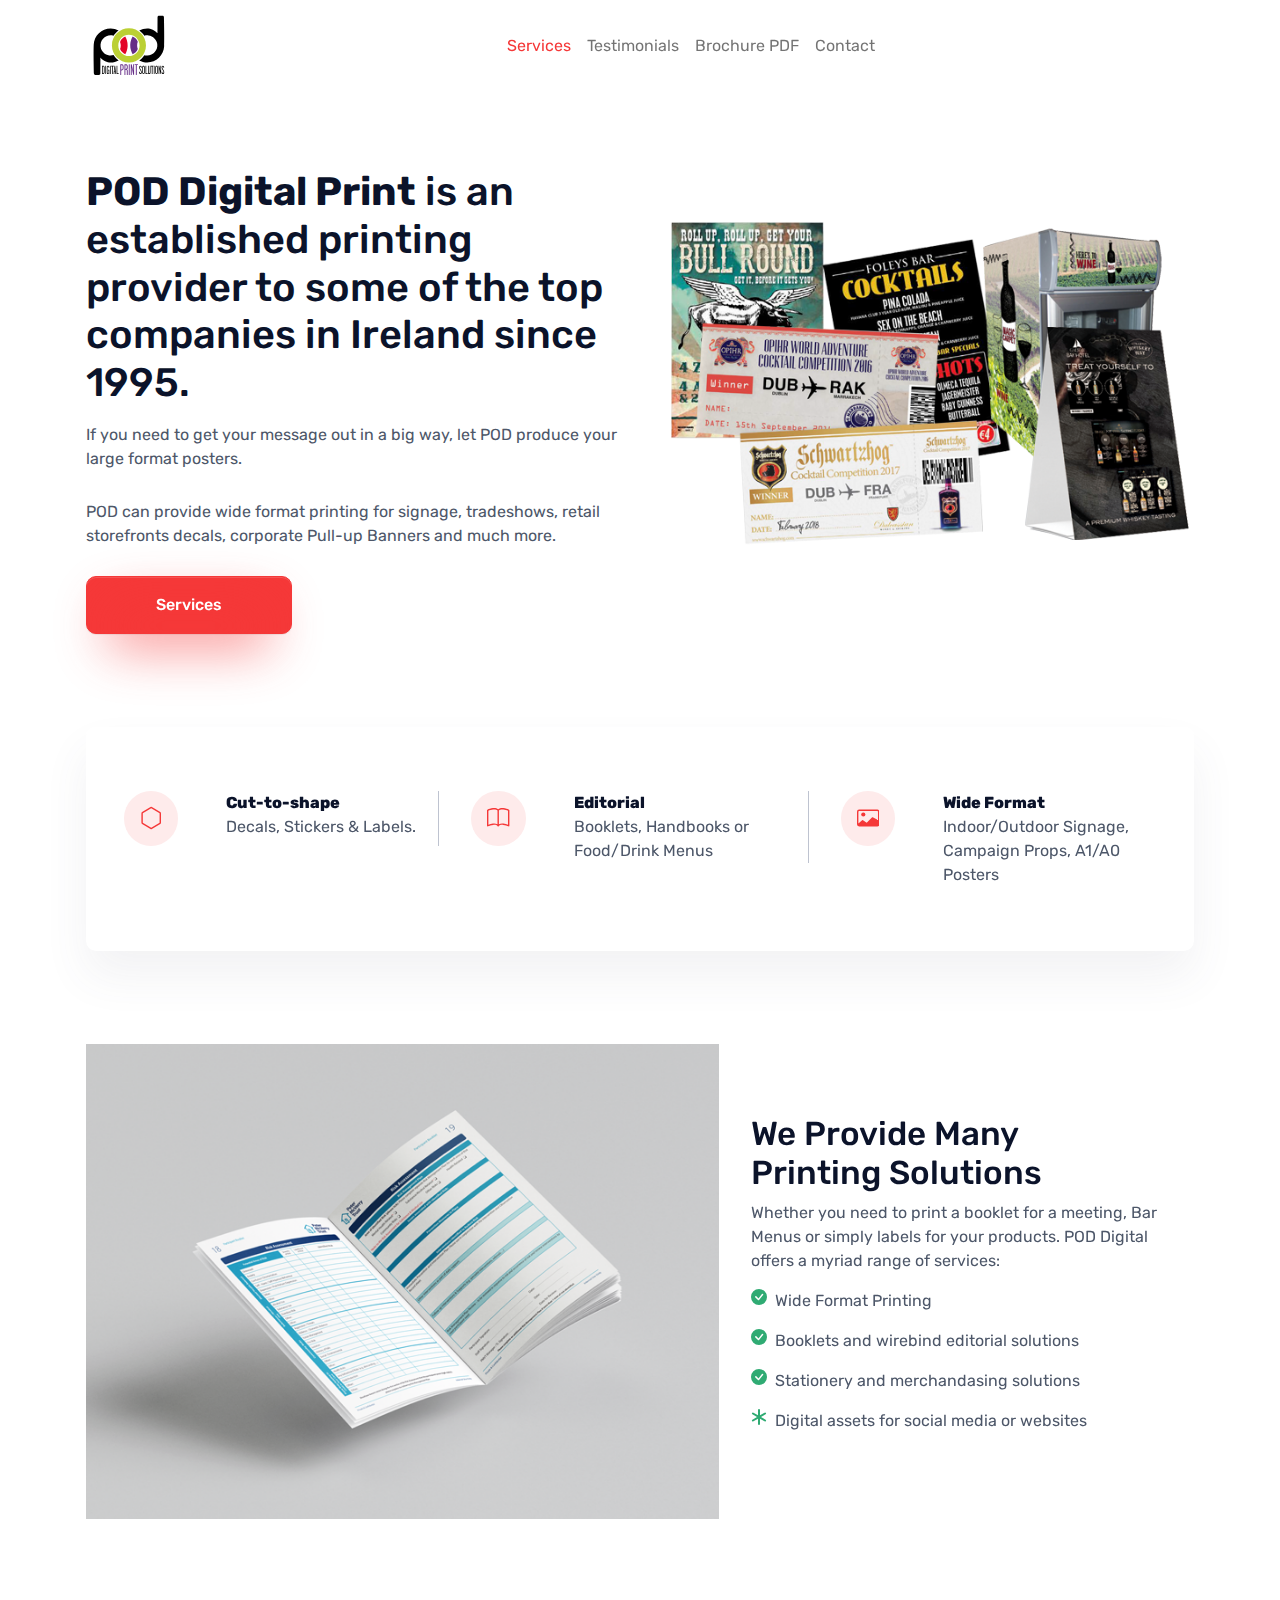
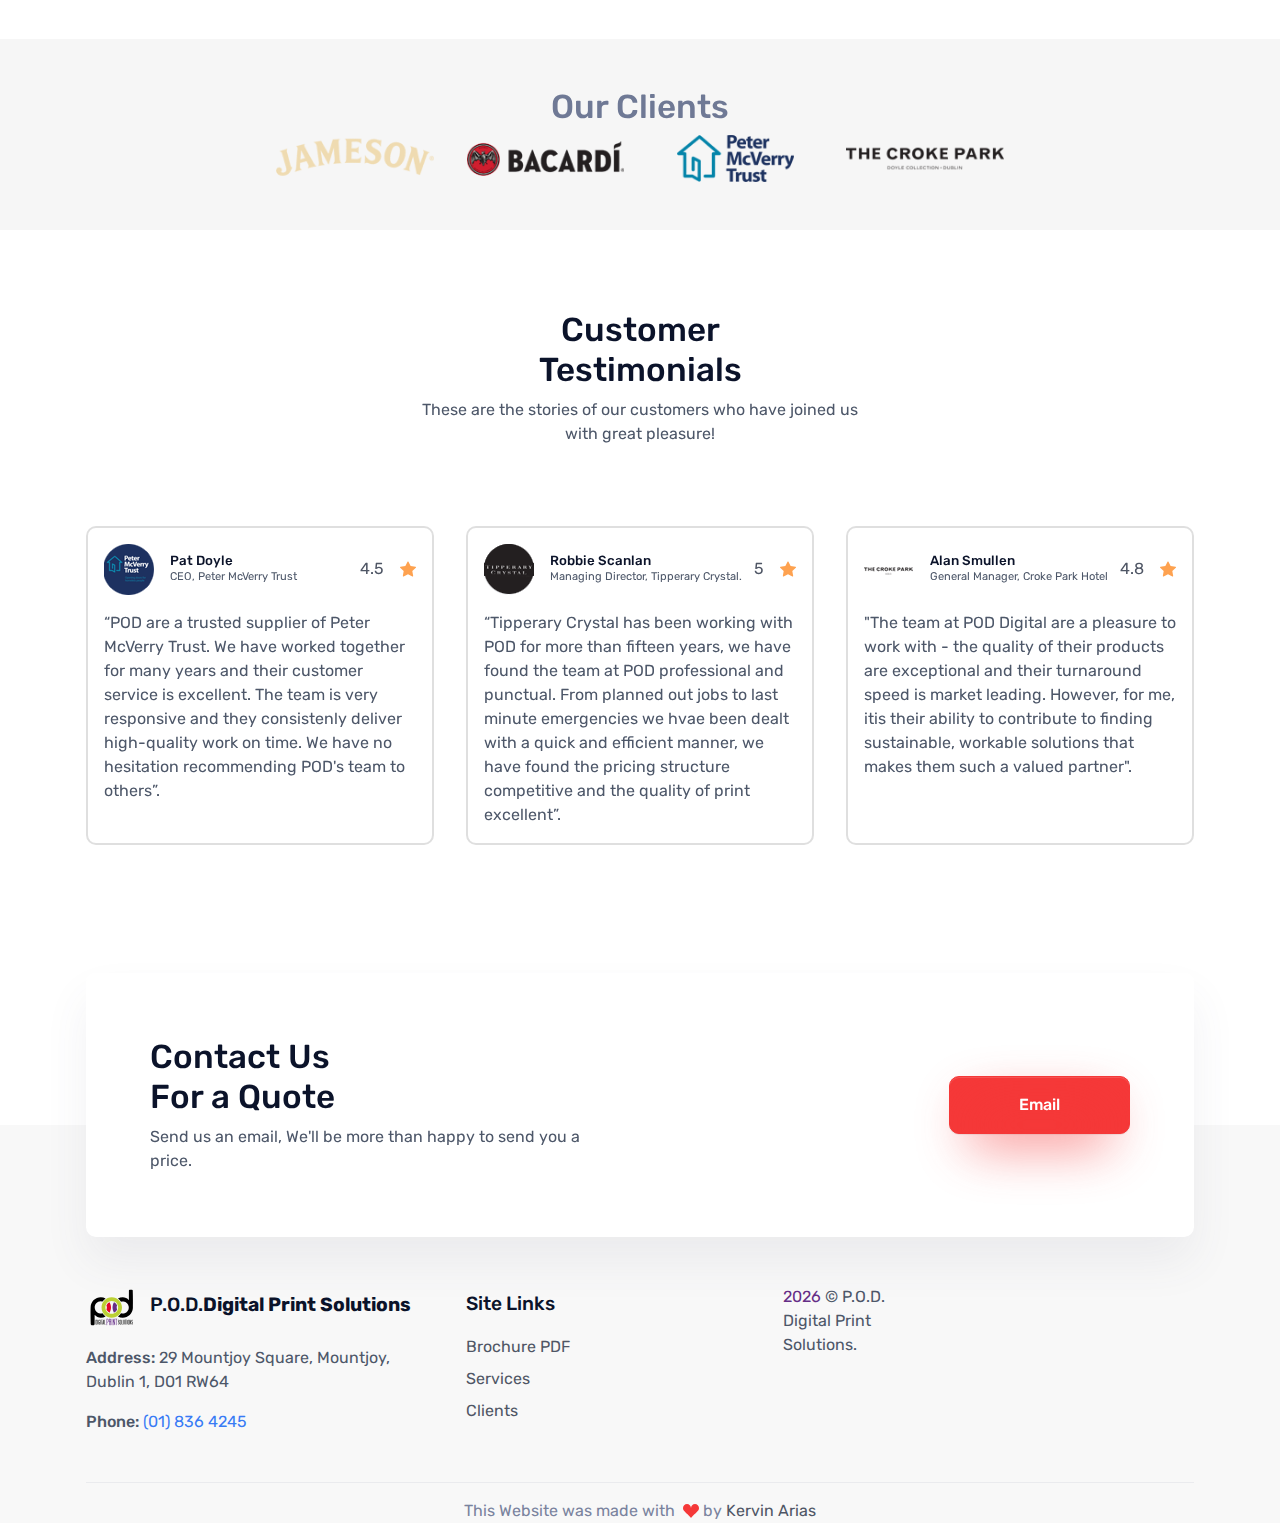
==== commit 26d7fb83: "footer: social media deactivated and rearrangement" ====
--- a/index.html
+++ b/index.html
@@ -648,6 +648,15 @@
               <li class="lh-lg"><a class="text-900 text-decoration-none" href="index.html#clients">Clients</a></li>
             </ul>
           </div>
+          <div class="col-12 col-sm-4 col-lg-2 mb-3 ps-xxl-7 ps-xl-5">
+            <p>
+              <span style="color:#652D87" id="copyright"><script>document.getElementById('copyright').appendChild(document.createTextNode(new Date().getFullYear()))</script></span>
+               &copy; P.O.D. Digital Print Solutions.
+          </p> 
+          </div>
+          
+          <!-- Social Media Starts -->
+          <!-- Social media deactivated
           <div class="col-6 col-sm-4 col-lg-3 mb-3">
             <ul class="list-unstyled list-inline">
               <li class="list-inline-item"><a class="text-decoration-none" href="#!">
@@ -672,12 +681,8 @@
                     </path>
                   </svg></a></li>
             </ul>
-          </div>
-          <div class="col-12 col-sm-4 col-lg-2 mb-3 ps-xxl-7 ps-xl-5">
-            <p>
-              <span style="color:#F53838" id="copyright"><script>document.getElementById('copyright').appendChild(document.createTextNode(new Date().getFullYear()))</script></span>
-               &copy; P.O.D. Digital Print Solutions.
-          </p> 
+             -->
+            <!-- Social Media Ends-->
           </div>
           <hr class="opacity-25" />
           <div class="text-400 text-center">
@@ -687,7 +692,7 @@
                 <path
                   d="M4 1c2.21 0 4 1.755 4 3.92C8 2.755 9.79 1 12 1s4 1.755 4 3.92c0 3.263-3.234 4.414-7.608 9.608a.513.513 0 0 1-.784 0C3.234 9.334 0 8.183 0 4.92 0 2.755 1.79 1 4 1z">
                 </path>
-              </svg>&nbsp;by&nbsp;<a class="text-900" href="https://themewagon.com/" target="_blank">Kervin Arias</a>
+              </svg>&nbsp;by&nbsp;<a class="text-900" href="https://kervinarias.myportfolio.com/" target="_blank">Kervin Arias</a>
             </p>
           </div>
         </div>
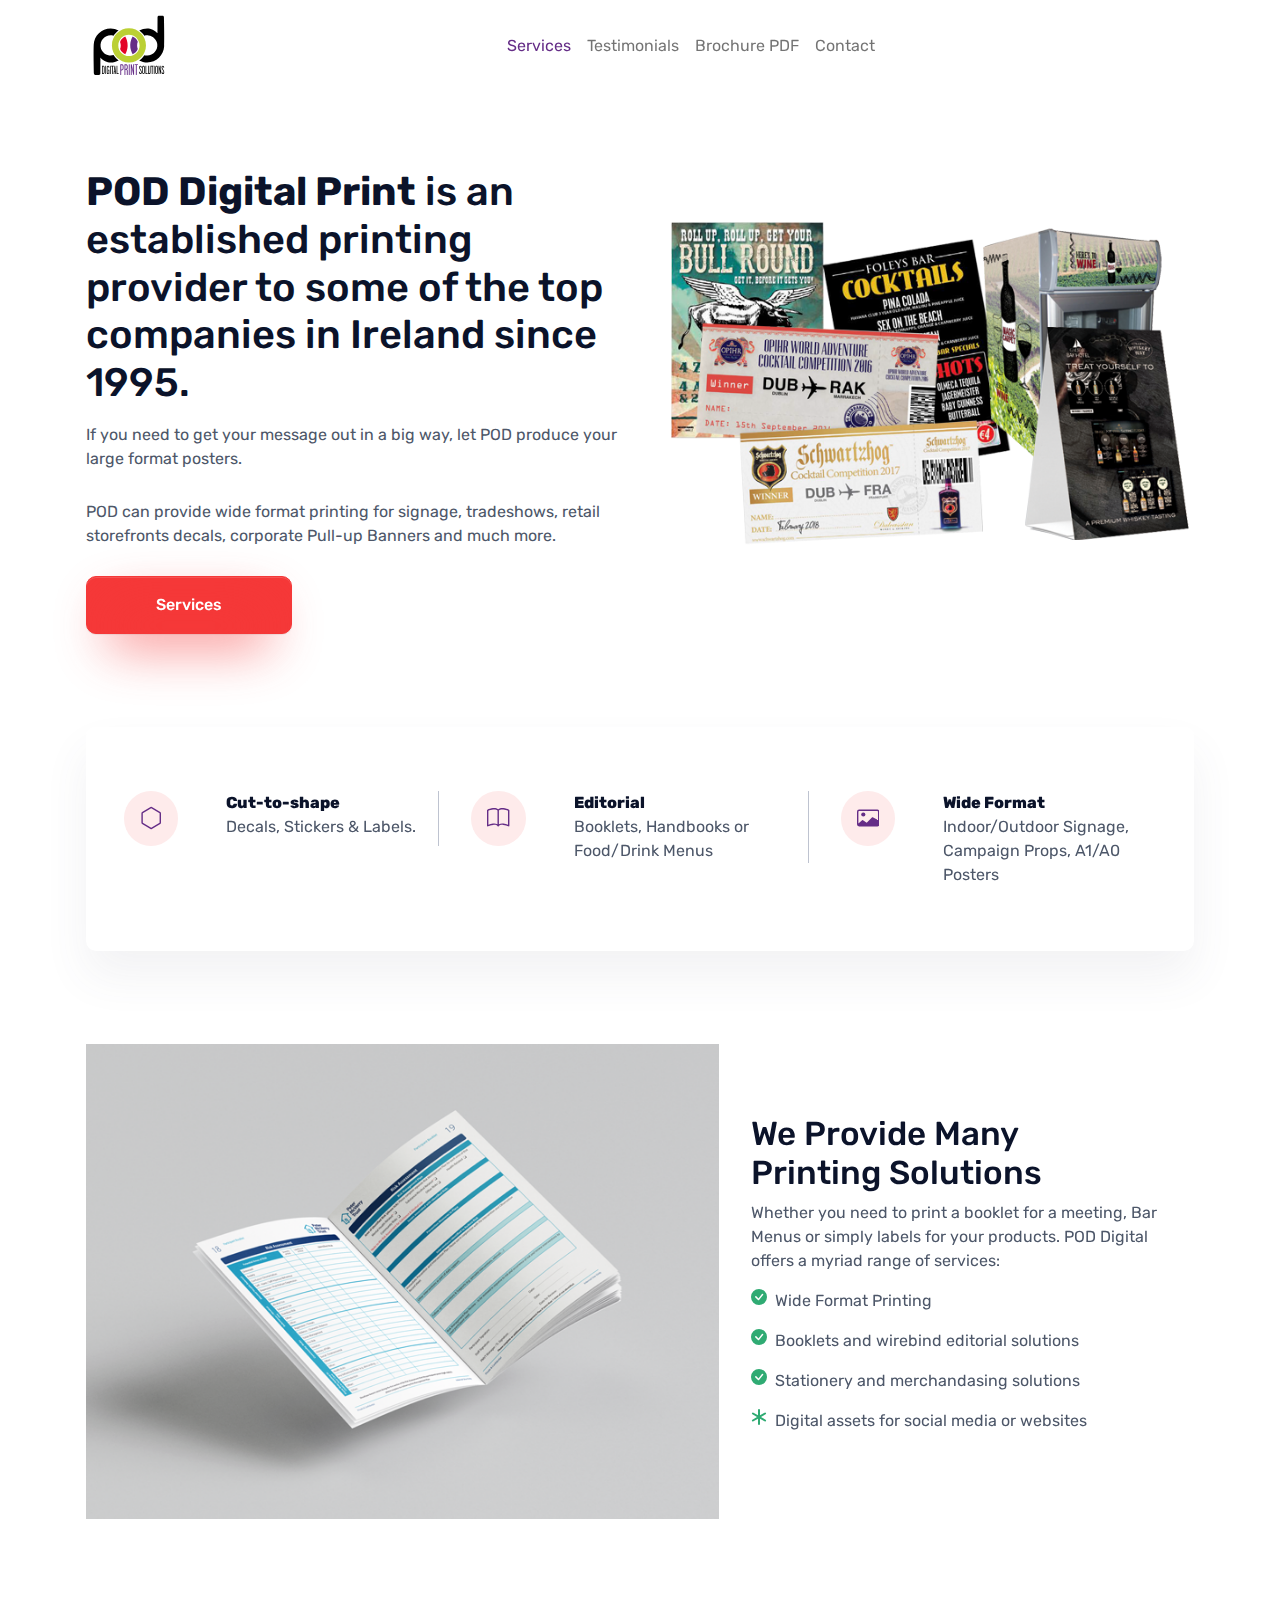
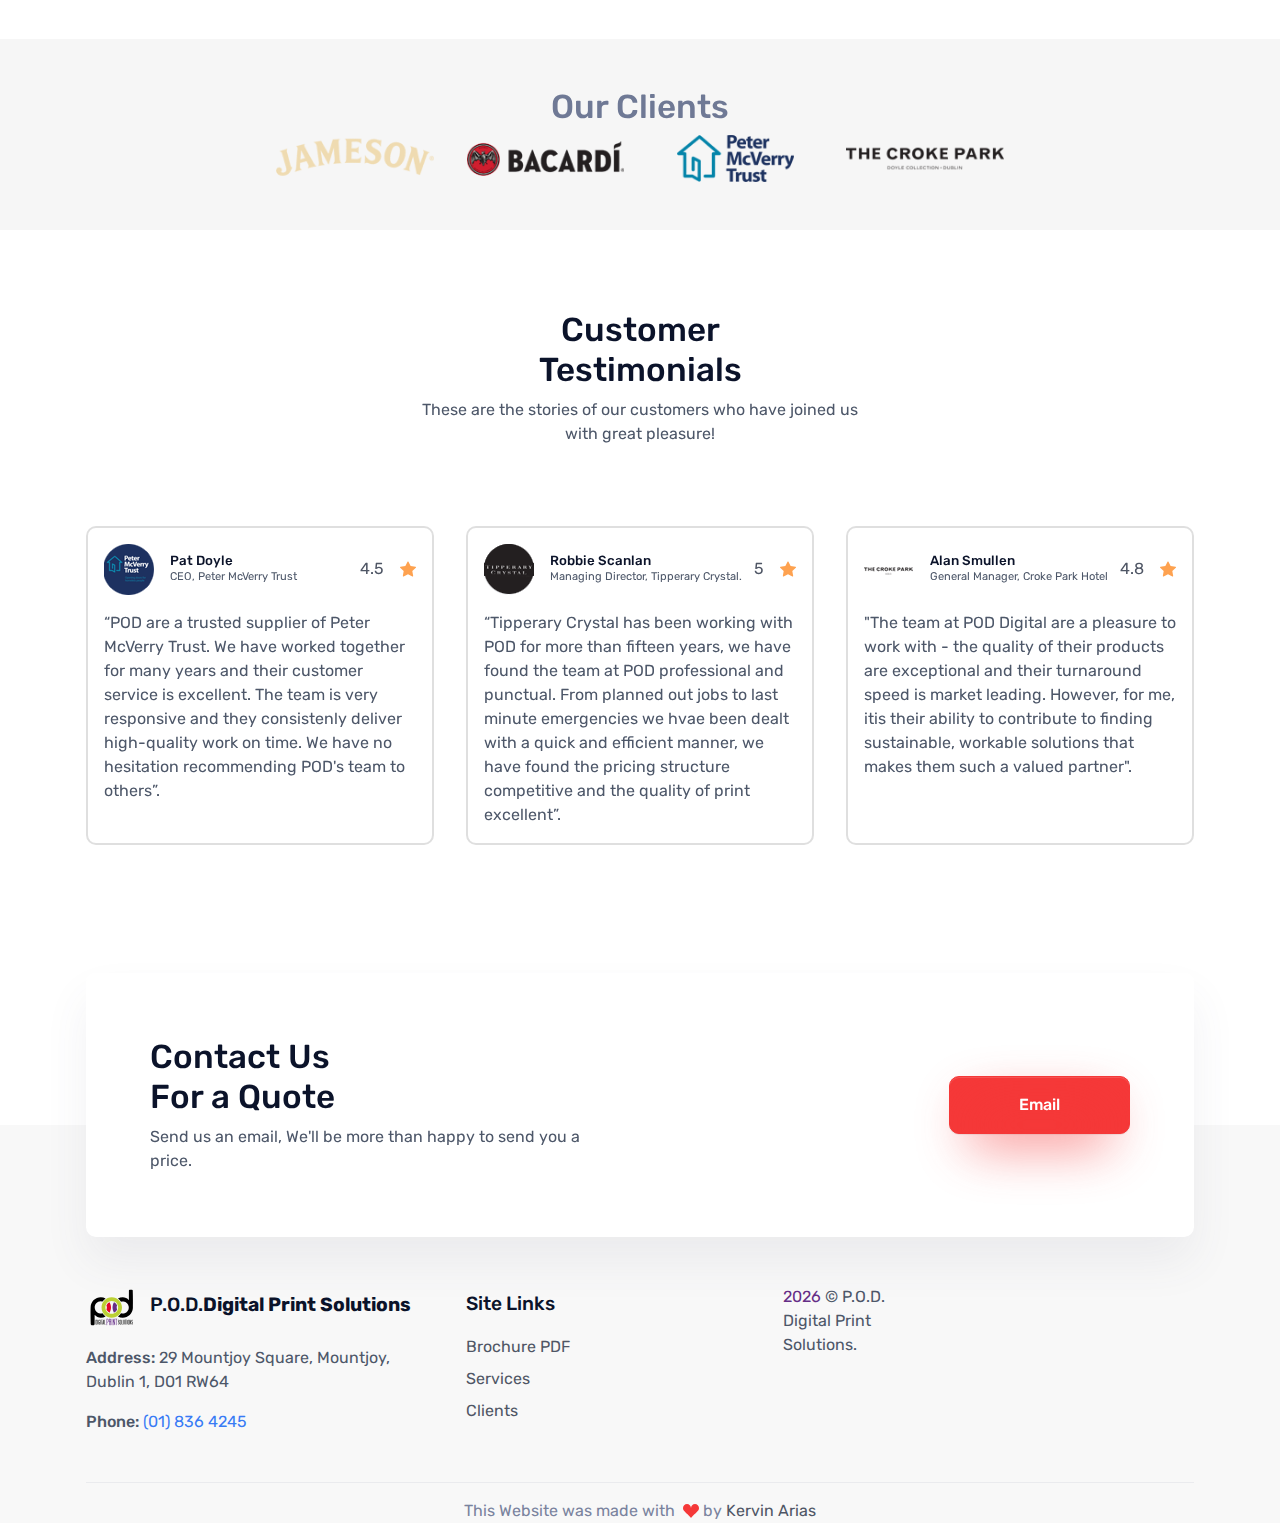
==== commit 436b690d: "css new brand lour to replace oramge" ====
--- a/index.html
+++ b/index.html
@@ -220,7 +220,7 @@
                 <div class="border-end d-flex justify-content-md-center">
                   <div class="mx-2 mx-md-0 me-md-5">
                     <div class="bi bi-hexagon badge-circle bg-soft-danger">
-                      <svg xmlns="http://www.w3.org/2000/svg" width="24" height="24" fill="#F53838" viewBox="0 0 16 16">
+                      <svg xmlns="http://www.w3.org/2000/svg" width="24" height="24" fill="#652D87" viewBox="0 0 16 16">
                         <path d="M14 4.577v6.846L8 15l-6-3.577V4.577L8 1l6 3.577zM8.5.134a1 1 0 0 0-1 0l-6 3.577a1 1 0 0 0-.5.866v6.846a1 1 0 0 0 .5.866l6 3.577a1 1 0 0 0 1 0l6-3.577a1 1 0 0 0 .5-.866V4.577a1 1 0 0 0-.5-.866L8.5.134z"/>
                       </svg>
                     </div>
@@ -235,7 +235,7 @@
                 <div class="border-end d-flex justify-content-md-center">
                   <div class="mx-2 mx-md-0 me-md-5">
                     <div class="badge bi bi-book badge-circle bg-soft-danger">
-                      <svg xmlns="http://www.w3.org/2000/svg" width="24" height="24" fill="#F53838" viewBox="0 0 16 16">
+                      <svg xmlns="http://www.w3.org/2000/svg" width="24" height="24" fill="#652D87" viewBox="0 0 16 16">
                         <path d="M1 2.828c.885-.37 2.154-.769 3.388-.893 1.33-.134 2.458.063 3.112.752v9.746c-.935-.53-2.12-.603-3.213-.493-1.18.12-2.37.461-3.287.811V2.828zm7.5-.141c.654-.689 1.782-.886 3.112-.752 1.234.124 2.503.523 3.388.893v9.923c-.918-.35-2.107-.692-3.287-.81-1.094-.111-2.278-.039-3.213.492V2.687zM8 1.783C7.015.936 5.587.81 4.287.94c-1.514.153-3.042.672-3.994 1.105A.5.5 0 0 0 0 2.5v11a.5.5 0 0 0 .707.455c.882-.4 2.303-.881 3.68-1.02 1.409-.142 2.59.087 3.223.877a.5.5 0 0 0 .78 0c.633-.79 1.814-1.019 3.222-.877 1.378.139 2.8.62 3.681 1.02A.5.5 0 0 0 16 13.5v-11a.5.5 0 0 0-.293-.455c-.952-.433-2.48-.952-3.994-1.105C10.413.809 8.985.936 8 1.783z"/>
                       </svg>
                     </div>
@@ -250,7 +250,7 @@
                 <div class="d-flex justify-content-md-center">
                   <div class="mx-2 mx-md-0 me-md-5">
                     <div class="badge bi bi-card-image badge-circle bg-soft-danger">
-                      <svg xmlns="http://www.w3.org/2000/svg" width="24" height="24" fill="#F53838" viewBox="0 0 16 16">
+                      <svg xmlns="http://www.w3.org/2000/svg" width="24" height="24" fill="#652D87" viewBox="0 0 16 16">
                         <path d="M6.002 5.5a1.5 1.5 0 1 1-3 0 1.5 1.5 0 0 1 3 0z"/>
                         <path d="M1.5 2A1.5 1.5 0 0 0 0 3.5v9A1.5 1.5 0 0 0 1.5 14h13a1.5 1.5 0 0 0 1.5-1.5v-9A1.5 1.5 0 0 0 14.5 2h-13zm13 1a.5.5 0 0 1 .5.5v6l-3.775-1.947a.5.5 0 0 0-.577.093l-3.71 3.71-2.66-1.772a.5.5 0 0 0-.63.062L1.002 12v.54A.505.505 0 0 1 1 12.5v-9a.5.5 0 0 1 .5-.5h13z"/>
                       </svg>
--- a/assets/css/theme.css
+++ b/assets/css/theme.css
@@ -5147,11 +5147,11 @@
 }
 
 .navbar-light .navbar-brand {
-  color: #F53838;
+  color: #652D87;
 }
 
 .navbar-light .navbar-brand:hover, .navbar-light .navbar-brand:focus {
-  color: #F53838;
+  color: #652D87;
 }
 
 .navbar-light .navbar-nav .nav-link {
@@ -5168,7 +5168,7 @@
 
 .navbar-light .navbar-nav .show > .nav-link,
 .navbar-light .navbar-nav .nav-link.active {
-  color: #F53838;
+  color: #652D87;
 }
 
 .navbar-light .navbar-toggler {
@@ -5187,7 +5187,7 @@
 .navbar-light .navbar-text a,
 .navbar-light .navbar-text a:hover,
 .navbar-light .navbar-text a:focus {
-  color: #F53838;
+  color: #652D87;
 }
 
 .navbar-dark .navbar-brand {
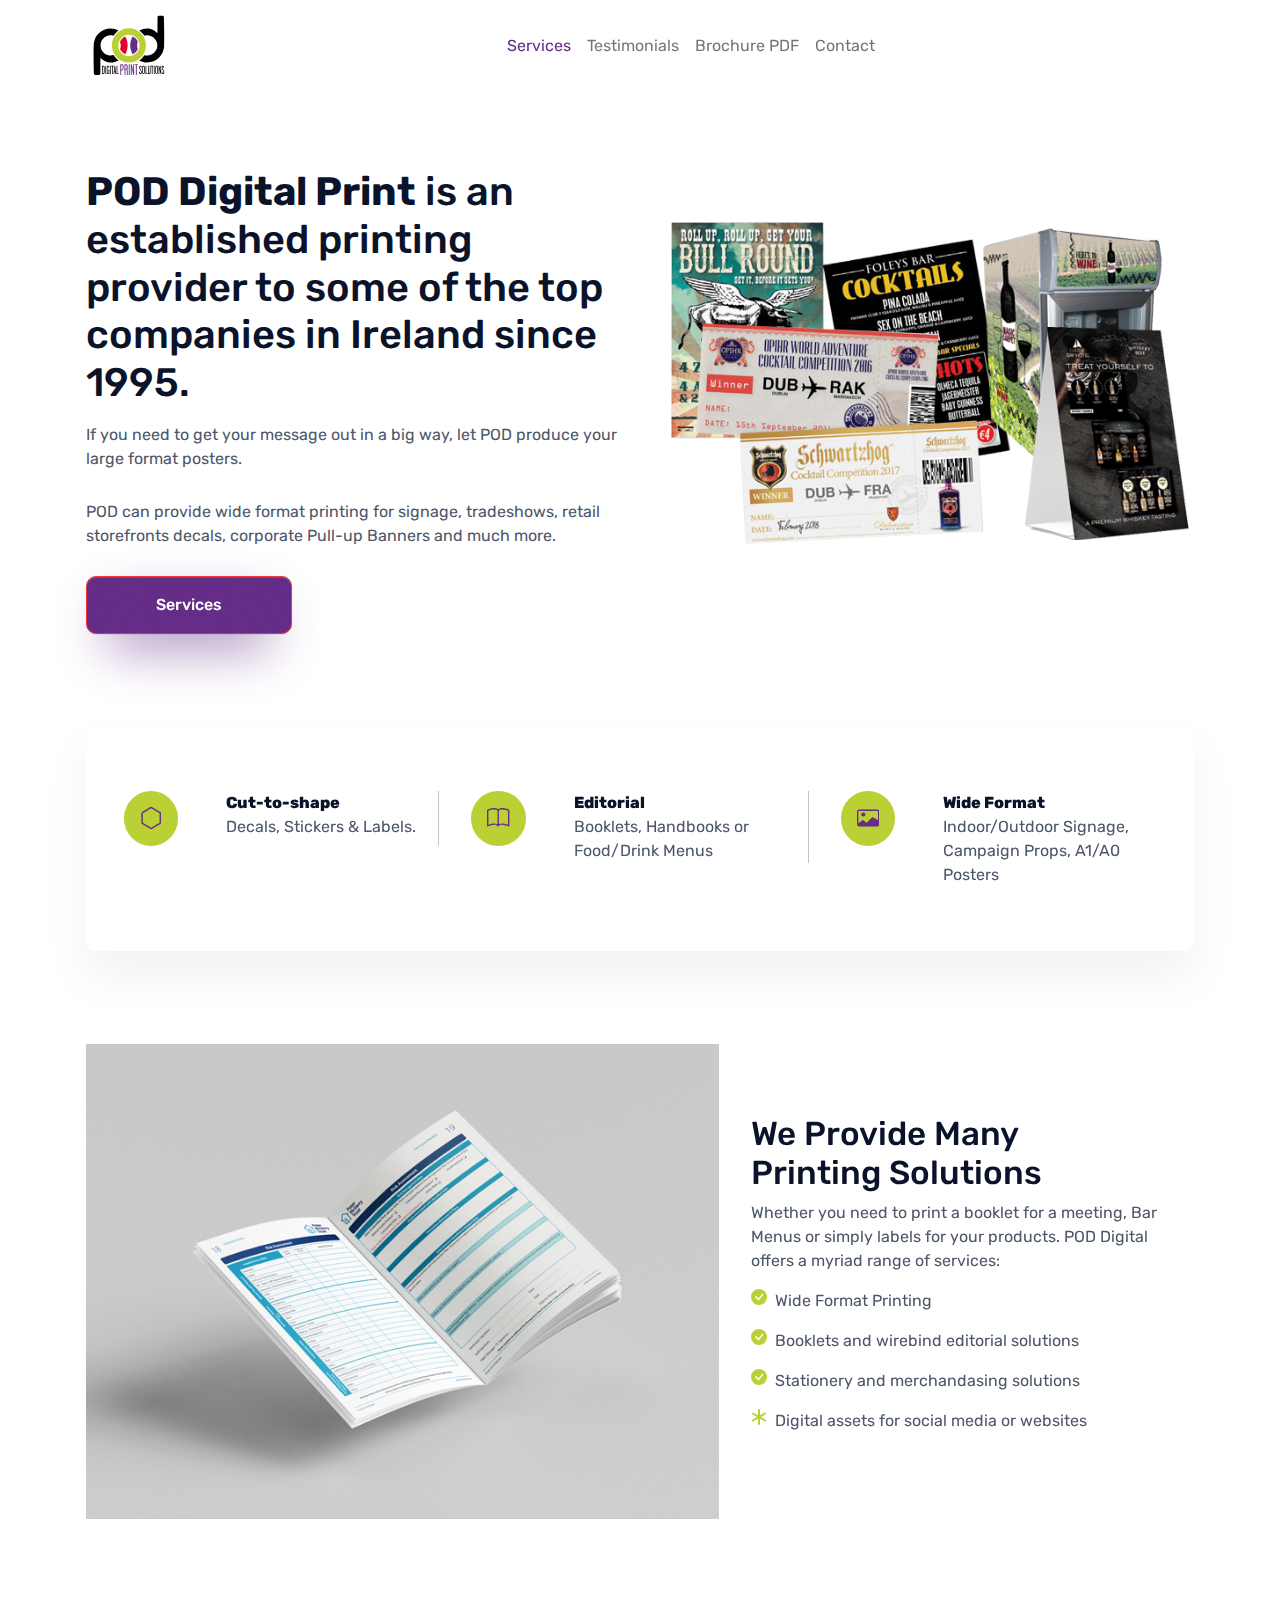
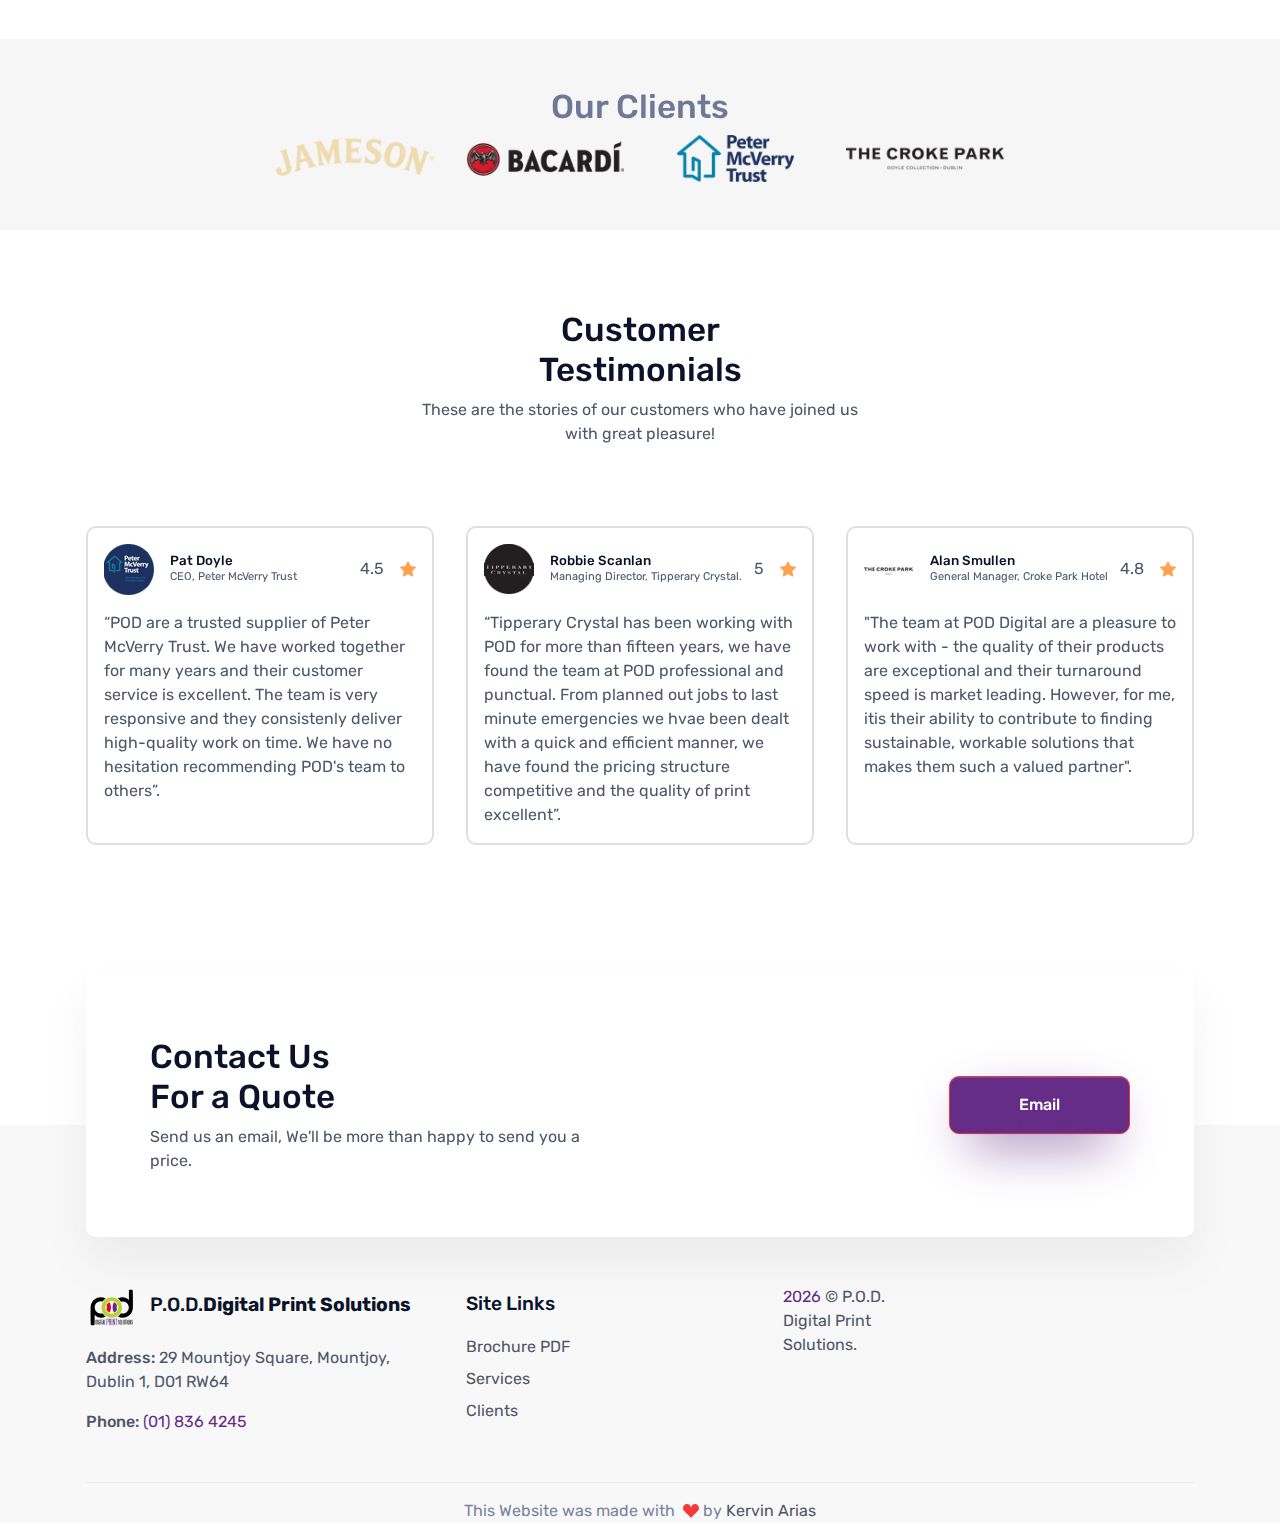
==== commit d84b6a68: "services bullet points colour changed" ====
--- a/index.html
+++ b/index.html
@@ -283,7 +283,7 @@
             <p>Whether you need to print a booklet for a meeting, Bar Menus or simply labels for your products. POD Digital offers a myriad range of services:</p>
             <div class="d-flex">
               <svg class="bi bi-check-circle-fill" xmlns="http://www.w3.org/2000/svg" width="16" height="16"
-                fill="#2FAB73" viewBox="0 0 16 16">
+                fill="#BBD034" viewBox="0 0 16 16">
                 <path
                   d="M16 8A8 8 0 1 1 0 8a8 8 0 0 1 16 0zm-3.97-3.03a.75.75 0 0 0-1.08.022L7.477 9.417 5.384 7.323a.75.75 0 0 0-1.06 1.06L6.97 11.03a.75.75 0 0 0 1.079-.02l3.992-4.99a.75.75 0 0 0-.01-1.05z">
                 </path>
@@ -292,7 +292,7 @@
             </div>
             <div class="d-flex">
               <svg class="bi bi-check-circle-fill" xmlns="http://www.w3.org/2000/svg" width="16" height="16"
-                fill="#2FAB73" viewBox="0 0 16 16">
+                fill="#BBD034" viewBox="0 0 16 16">
                 <path
                   d="M16 8A8 8 0 1 1 0 8a8 8 0 0 1 16 0zm-3.97-3.03a.75.75 0 0 0-1.08.022L7.477 9.417 5.384 7.323a.75.75 0 0 0-1.06 1.06L6.97 11.03a.75.75 0 0 0 1.079-.02l3.992-4.99a.75.75 0 0 0-.01-1.05z">
                 </path>
@@ -301,7 +301,7 @@
             </div>
             <div class="d-flex">
               <svg class="bi bi-check-circle-fill" xmlns="http://www.w3.org/2000/svg" width="16" height="16"
-                fill="#2FAB73" viewBox="0 0 16 16">
+                fill="#BBD034" viewBox="0 0 16 16">
                 <path
                   d="M16 8A8 8 0 1 1 0 8a8 8 0 0 1 16 0zm-3.97-3.03a.75.75 0 0 0-1.08.022L7.477 9.417 5.384 7.323a.75.75 0 0 0-1.06 1.06L6.97 11.03a.75.75 0 0 0 1.079-.02l3.992-4.99a.75.75 0 0 0-.01-1.05z">
                 </path>
@@ -310,7 +310,7 @@
             </div>
             <div class="d-flex">
               <svg xmlns="http://www.w3.org/2000/svg" width="16" height="16"
-              fill="#2FAB73" viewBox="0 0 16 16">
+              fill="#BBD034" viewBox="0 0 16 16">
                 <path d="M8 0a1 1 0 0 1 1 1v5.268l4.562-2.634a1 1 0 1 1 1 1.732L10 8l4.562 2.634a1 1 0 1 1-1 1.732L9 9.732V15a1 1 0 1 1-2 0V9.732l-4.562 2.634a1 1 0 1 1-1-1.732L6 8 1.438 5.366a1 1 0 0 1 1-1.732L7 6.268V1a1 1 0 0 1 1-1z"/>
               </svg>
               <p class="ms-2">Digital assets for social media or websites</p>
--- a/assets/css/theme.css
+++ b/assets/css/theme.css
@@ -227,7 +227,7 @@
 }
 
 a {
-  color: #387BF5;
+  color: #652D87;
   text-decoration: none;
 }
 
@@ -2862,8 +2862,6 @@
   -webkit-appearance: none;
   -moz-appearance: none;
   appearance: none;
-  -webkit-print-color-adjust: exact;
-  color-adjust: exact;
 }
 
 .form-check-input[type="checkbox"] {
@@ -3732,7 +3730,7 @@
 
 .btn-danger {
   color: #fff;
-  background-color: #F53838;
+  background-color: #652D87;
   border-color: #F53838;
   -webkit-box-shadow: inset 0 1px 0 rgba(255, 255, 255, 0.15), 0 1px 1px rgba(0, 0, 0, 0.075);
   box-shadow: inset 0 1px 0 rgba(255, 255, 255, 0.15), 0 1px 1px rgba(0, 0, 0, 0.075);
@@ -9771,66 +9769,6 @@
   border-radius: 50rem !important;
 }
 
-.rounded-top {
-  border-top-start-radius: 0.25rem !important;
-  border-top-end-radius: 0.25rem !important;
-}
-
-.rounded-top-lg {
-  border-top-start-radius: 0.625rem !important;
-  border-top-end-radius: 0.625rem !important;
-}
-
-.rounded-top-0 {
-  border-top-start-radius: 0 !important;
-  border-top-end-radius: 0 !important;
-}
-
-.rounded-end {
-  border-top-end-radius: 0.25rem !important;
-  border-bottom-end-radius: 0.25rem !important;
-}
-
-.rounded-end-lg {
-  border-top-end-radius: 0.625rem !important;
-  border-bottom-end-radius: 0.625rem !important;
-}
-
-.rounded-end-0 {
-  border-top-end-radius: 0 !important;
-  border-bottom-end-radius: 0 !important;
-}
-
-.rounded-bottom {
-  border-bottom-end-radius: 0.25rem !important;
-  border-bottom-start-radius: 0.25rem !important;
-}
-
-.rounded-bottom-lg {
-  border-bottom-end-radius: 0.625rem !important;
-  border-bottom-start-radius: 0.625rem !important;
-}
-
-.rounded-bottom-0 {
-  border-bottom-end-radius: 0 !important;
-  border-bottom-start-radius: 0 !important;
-}
-
-.rounded-start {
-  border-bottom-start-radius: 0.25rem !important;
-  border-top-start-radius: 0.25rem !important;
-}
-
-.rounded-start-lg {
-  border-bottom-start-radius: 0.625rem !important;
-  border-top-start-radius: 0.625rem !important;
-}
-
-.rounded-start-0 {
-  border-bottom-start-radius: 0 !important;
-  border-top-start-radius: 0 !important;
-}
-
 .visible {
   visibility: visible !important;
 }
@@ -10030,7 +9968,7 @@
 }
 
 .bg-soft-danger {
-  background-color: #feebeb !important;
+  background-color: #BBD034 !important;
 }
 
 .bg-soft-light {
@@ -11319,54 +11257,7 @@
   .text-sm-center {
     text-align: center !important;
   }
-  .rounded-sm-top {
-    border-top-start-radius: 0.25rem !important;
-    border-top-end-radius: 0.25rem !important;
-  }
-  .rounded-sm-top-lg {
-    border-top-start-radius: 0.625rem !important;
-    border-top-end-radius: 0.625rem !important;
-  }
-  .rounded-sm-top-0 {
-    border-top-start-radius: 0 !important;
-    border-top-end-radius: 0 !important;
-  }
-  .rounded-sm-end {
-    border-top-end-radius: 0.25rem !important;
-    border-bottom-end-radius: 0.25rem !important;
-  }
-  .rounded-sm-end-lg {
-    border-top-end-radius: 0.625rem !important;
-    border-bottom-end-radius: 0.625rem !important;
-  }
-  .rounded-sm-end-0 {
-    border-top-end-radius: 0 !important;
-    border-bottom-end-radius: 0 !important;
-  }
-  .rounded-sm-bottom {
-    border-bottom-end-radius: 0.25rem !important;
-    border-bottom-start-radius: 0.25rem !important;
-  }
-  .rounded-sm-bottom-lg {
-    border-bottom-end-radius: 0.625rem !important;
-    border-bottom-start-radius: 0.625rem !important;
-  }
-  .rounded-sm-bottom-0 {
-    border-bottom-end-radius: 0 !important;
-    border-bottom-start-radius: 0 !important;
-  }
-  .rounded-sm-start {
-    border-bottom-start-radius: 0.25rem !important;
-    border-top-start-radius: 0.25rem !important;
-  }
-  .rounded-sm-start-lg {
-    border-bottom-start-radius: 0.625rem !important;
-    border-top-start-radius: 0.625rem !important;
-  }
-  .rounded-sm-start-0 {
-    border-bottom-start-radius: 0 !important;
-    border-top-start-radius: 0 !important;
-  }
+
   .opacity-sm-0 {
     opacity: 0 !important;
   }
@@ -12776,54 +12667,6 @@
   .text-md-center {
     text-align: center !important;
   }
-  .rounded-md-top {
-    border-top-start-radius: 0.25rem !important;
-    border-top-end-radius: 0.25rem !important;
-  }
-  .rounded-md-top-lg {
-    border-top-start-radius: 0.625rem !important;
-    border-top-end-radius: 0.625rem !important;
-  }
-  .rounded-md-top-0 {
-    border-top-start-radius: 0 !important;
-    border-top-end-radius: 0 !important;
-  }
-  .rounded-md-end {
-    border-top-end-radius: 0.25rem !important;
-    border-bottom-end-radius: 0.25rem !important;
-  }
-  .rounded-md-end-lg {
-    border-top-end-radius: 0.625rem !important;
-    border-bottom-end-radius: 0.625rem !important;
-  }
-  .rounded-md-end-0 {
-    border-top-end-radius: 0 !important;
-    border-bottom-end-radius: 0 !important;
-  }
-  .rounded-md-bottom {
-    border-bottom-end-radius: 0.25rem !important;
-    border-bottom-start-radius: 0.25rem !important;
-  }
-  .rounded-md-bottom-lg {
-    border-bottom-end-radius: 0.625rem !important;
-    border-bottom-start-radius: 0.625rem !important;
-  }
-  .rounded-md-bottom-0 {
-    border-bottom-end-radius: 0 !important;
-    border-bottom-start-radius: 0 !important;
-  }
-  .rounded-md-start {
-    border-bottom-start-radius: 0.25rem !important;
-    border-top-start-radius: 0.25rem !important;
-  }
-  .rounded-md-start-lg {
-    border-bottom-start-radius: 0.625rem !important;
-    border-top-start-radius: 0.625rem !important;
-  }
-  .rounded-md-start-0 {
-    border-bottom-start-radius: 0 !important;
-    border-top-start-radius: 0 !important;
-  }
   .opacity-md-0 {
     opacity: 0 !important;
   }
@@ -14233,54 +14076,6 @@
   .text-lg-center {
     text-align: center !important;
   }
-  .rounded-lg-top {
-    border-top-start-radius: 0.25rem !important;
-    border-top-end-radius: 0.25rem !important;
-  }
-  .rounded-lg-top-lg {
-    border-top-start-radius: 0.625rem !important;
-    border-top-end-radius: 0.625rem !important;
-  }
-  .rounded-lg-top-0 {
-    border-top-start-radius: 0 !important;
-    border-top-end-radius: 0 !important;
-  }
-  .rounded-lg-end {
-    border-top-end-radius: 0.25rem !important;
-    border-bottom-end-radius: 0.25rem !important;
-  }
-  .rounded-lg-end-lg {
-    border-top-end-radius: 0.625rem !important;
-    border-bottom-end-radius: 0.625rem !important;
-  }
-  .rounded-lg-end-0 {
-    border-top-end-radius: 0 !important;
-    border-bottom-end-radius: 0 !important;
-  }
-  .rounded-lg-bottom {
-    border-bottom-end-radius: 0.25rem !important;
-    border-bottom-start-radius: 0.25rem !important;
-  }
-  .rounded-lg-bottom-lg {
-    border-bottom-end-radius: 0.625rem !important;
-    border-bottom-start-radius: 0.625rem !important;
-  }
-  .rounded-lg-bottom-0 {
-    border-bottom-end-radius: 0 !important;
-    border-bottom-start-radius: 0 !important;
-  }
-  .rounded-lg-start {
-    border-bottom-start-radius: 0.25rem !important;
-    border-top-start-radius: 0.25rem !important;
-  }
-  .rounded-lg-start-lg {
-    border-bottom-start-radius: 0.625rem !important;
-    border-top-start-radius: 0.625rem !important;
-  }
-  .rounded-lg-start-0 {
-    border-bottom-start-radius: 0 !important;
-    border-top-start-radius: 0 !important;
-  }
   .opacity-lg-0 {
     opacity: 0 !important;
   }
@@ -15690,54 +15485,6 @@
   .text-xl-center {
     text-align: center !important;
   }
-  .rounded-xl-top {
-    border-top-start-radius: 0.25rem !important;
-    border-top-end-radius: 0.25rem !important;
-  }
-  .rounded-xl-top-lg {
-    border-top-start-radius: 0.625rem !important;
-    border-top-end-radius: 0.625rem !important;
-  }
-  .rounded-xl-top-0 {
-    border-top-start-radius: 0 !important;
-    border-top-end-radius: 0 !important;
-  }
-  .rounded-xl-end {
-    border-top-end-radius: 0.25rem !important;
-    border-bottom-end-radius: 0.25rem !important;
-  }
-  .rounded-xl-end-lg {
-    border-top-end-radius: 0.625rem !important;
-    border-bottom-end-radius: 0.625rem !important;
-  }
-  .rounded-xl-end-0 {
-    border-top-end-radius: 0 !important;
-    border-bottom-end-radius: 0 !important;
-  }
-  .rounded-xl-bottom {
-    border-bottom-end-radius: 0.25rem !important;
-    border-bottom-start-radius: 0.25rem !important;
-  }
-  .rounded-xl-bottom-lg {
-    border-bottom-end-radius: 0.625rem !important;
-    border-bottom-start-radius: 0.625rem !important;
-  }
-  .rounded-xl-bottom-0 {
-    border-bottom-end-radius: 0 !important;
-    border-bottom-start-radius: 0 !important;
-  }
-  .rounded-xl-start {
-    border-bottom-start-radius: 0.25rem !important;
-    border-top-start-radius: 0.25rem !important;
-  }
-  .rounded-xl-start-lg {
-    border-bottom-start-radius: 0.625rem !important;
-    border-top-start-radius: 0.625rem !important;
-  }
-  .rounded-xl-start-0 {
-    border-bottom-start-radius: 0 !important;
-    border-top-start-radius: 0 !important;
-  }
   .opacity-xl-0 {
     opacity: 0 !important;
   }
@@ -17146,54 +16893,6 @@
   }
   .text-xxl-center {
     text-align: center !important;
-  }
-  .rounded-xxl-top {
-    border-top-start-radius: 0.25rem !important;
-    border-top-end-radius: 0.25rem !important;
-  }
-  .rounded-xxl-top-lg {
-    border-top-start-radius: 0.625rem !important;
-    border-top-end-radius: 0.625rem !important;
-  }
-  .rounded-xxl-top-0 {
-    border-top-start-radius: 0 !important;
-    border-top-end-radius: 0 !important;
-  }
-  .rounded-xxl-end {
-    border-top-end-radius: 0.25rem !important;
-    border-bottom-end-radius: 0.25rem !important;
-  }
-  .rounded-xxl-end-lg {
-    border-top-end-radius: 0.625rem !important;
-    border-bottom-end-radius: 0.625rem !important;
-  }
-  .rounded-xxl-end-0 {
-    border-top-end-radius: 0 !important;
-    border-bottom-end-radius: 0 !important;
-  }
-  .rounded-xxl-bottom {
-    border-bottom-end-radius: 0.25rem !important;
-    border-bottom-start-radius: 0.25rem !important;
-  }
-  .rounded-xxl-bottom-lg {
-    border-bottom-end-radius: 0.625rem !important;
-    border-bottom-start-radius: 0.625rem !important;
-  }
-  .rounded-xxl-bottom-0 {
-    border-bottom-end-radius: 0 !important;
-    border-bottom-start-radius: 0 !important;
-  }
-  .rounded-xxl-start {
-    border-bottom-start-radius: 0.25rem !important;
-    border-top-start-radius: 0.25rem !important;
-  }
-  .rounded-xxl-start-lg {
-    border-bottom-start-radius: 0.625rem !important;
-    border-top-start-radius: 0.625rem !important;
-  }
-  .rounded-xxl-start-0 {
-    border-bottom-start-radius: 0 !important;
-    border-top-start-radius: 0 !important;
   }
   .opacity-xxl-0 {
     opacity: 0 !important;
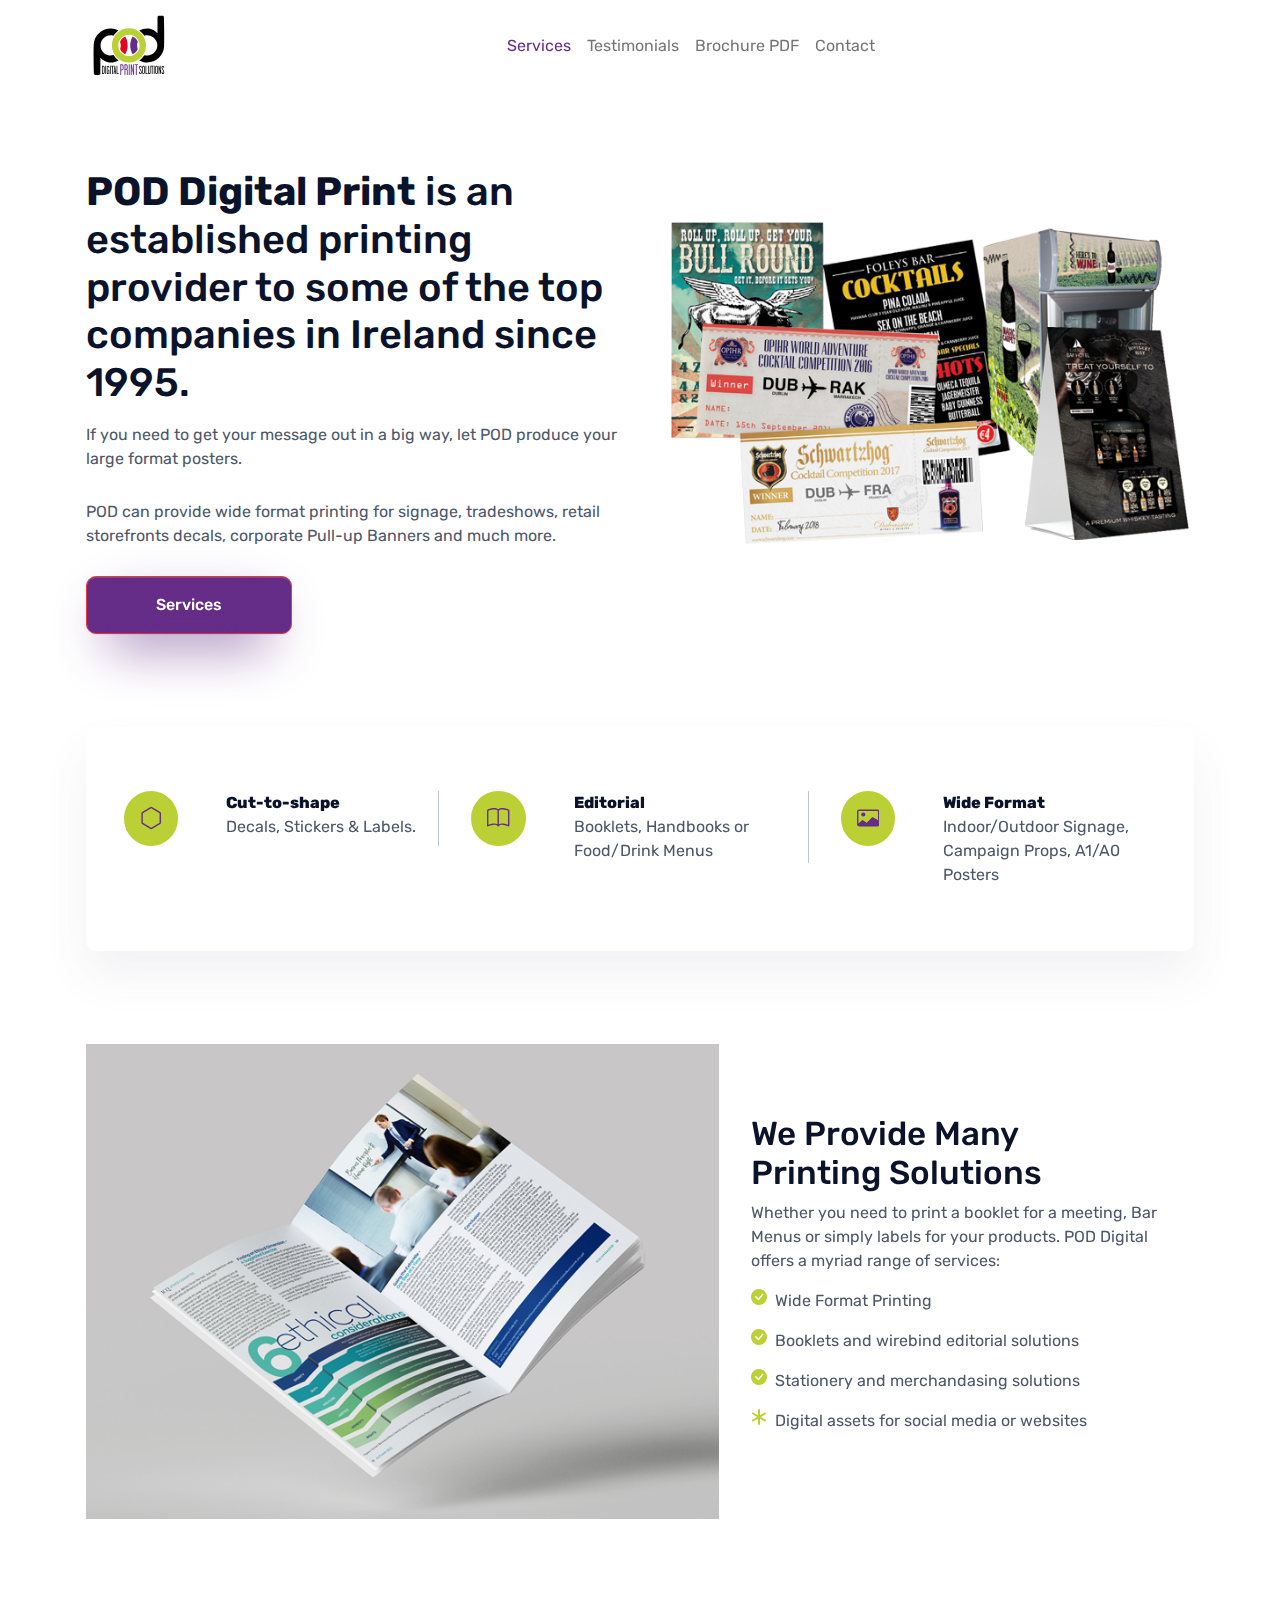
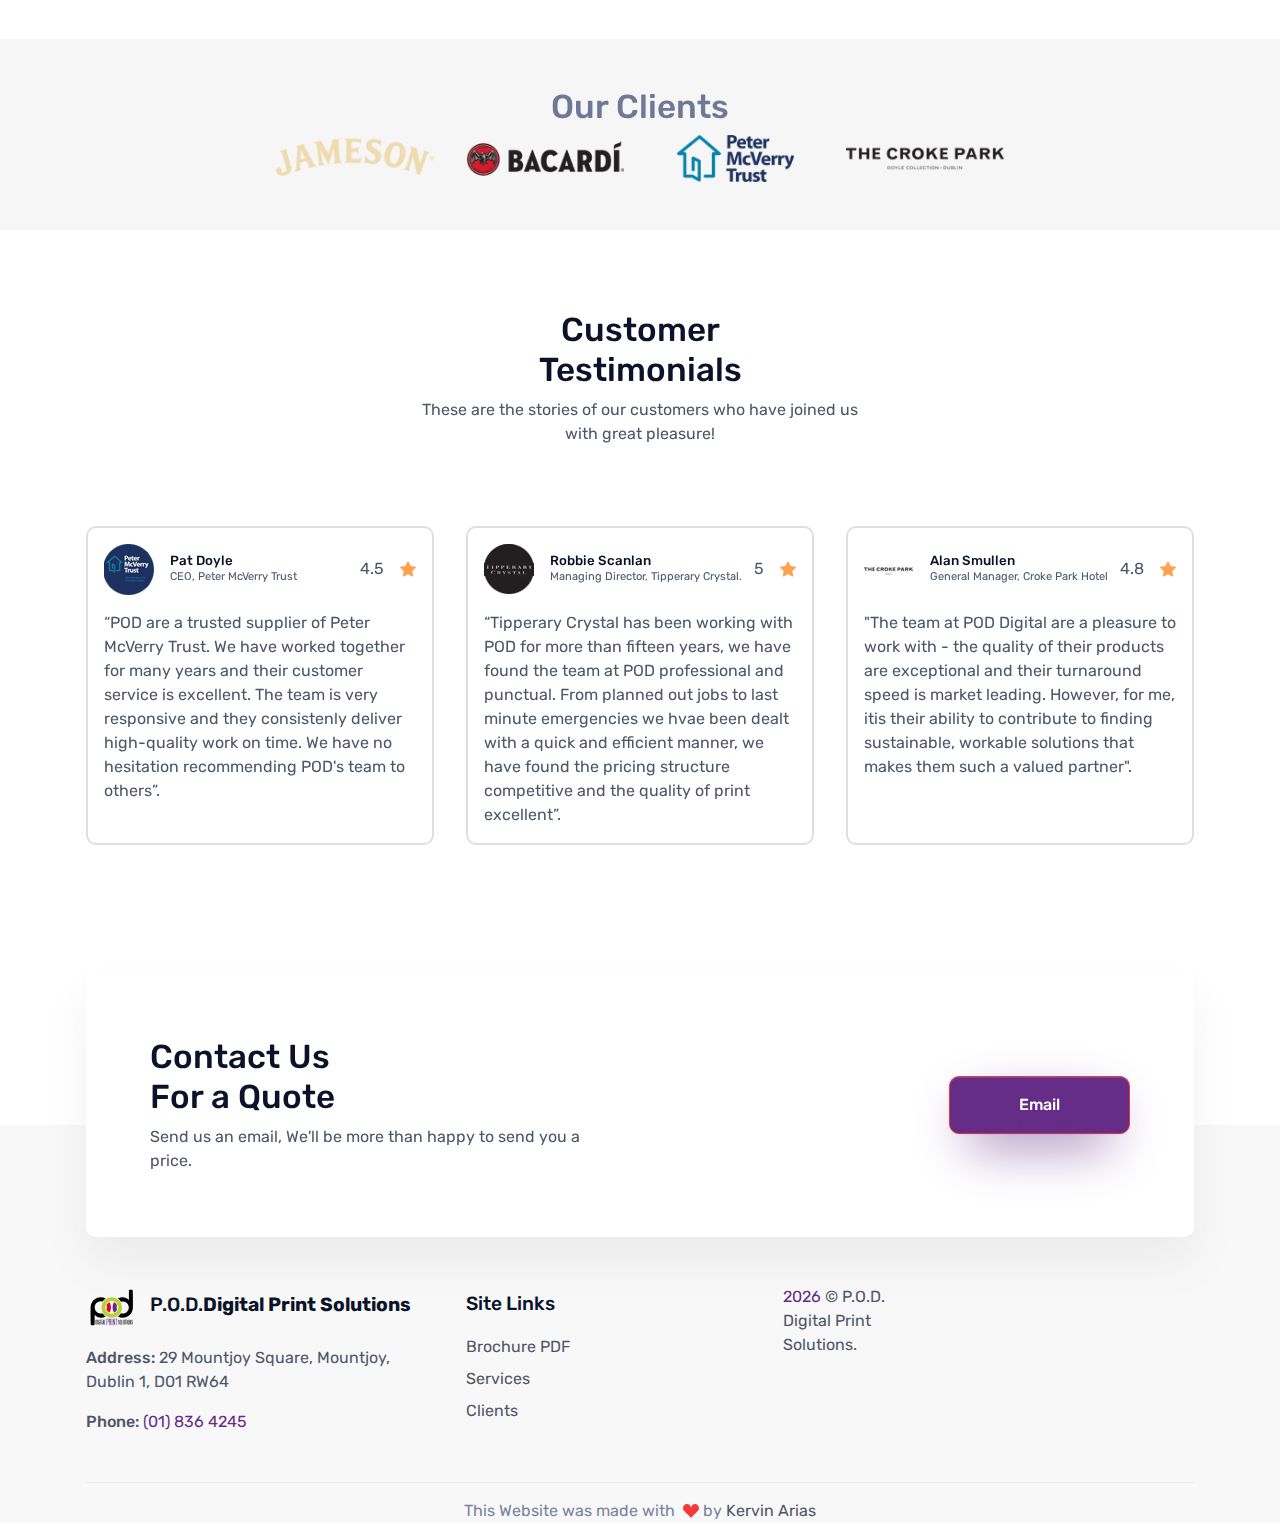
==== commit c73fb763: "image changed on services section" ====
--- a/index.html
+++ b/index.html
@@ -277,7 +277,7 @@
       <div class="container">
         <div class="row align-items-center">
           <div class="col-md-5 col-lg-7 text-lg-center"><img class="img-fluid mb-5 mb-md-0"
-              src="assets/img/illustrations/pmvt-brochure.png" alt="Sample of services"></div>
+              src="assets/img/illustrations/icq_magazine_sample.png" alt="Sample of services"></div>
           <div class="col-md-7 col-lg-5 text-center text-md-start">
             <h2>We Provide Many <br />Printing Solutions </h2>
             <p>Whether you need to print a booklet for a meeting, Bar Menus or simply labels for your products. POD Digital offers a myriad range of services:</p>
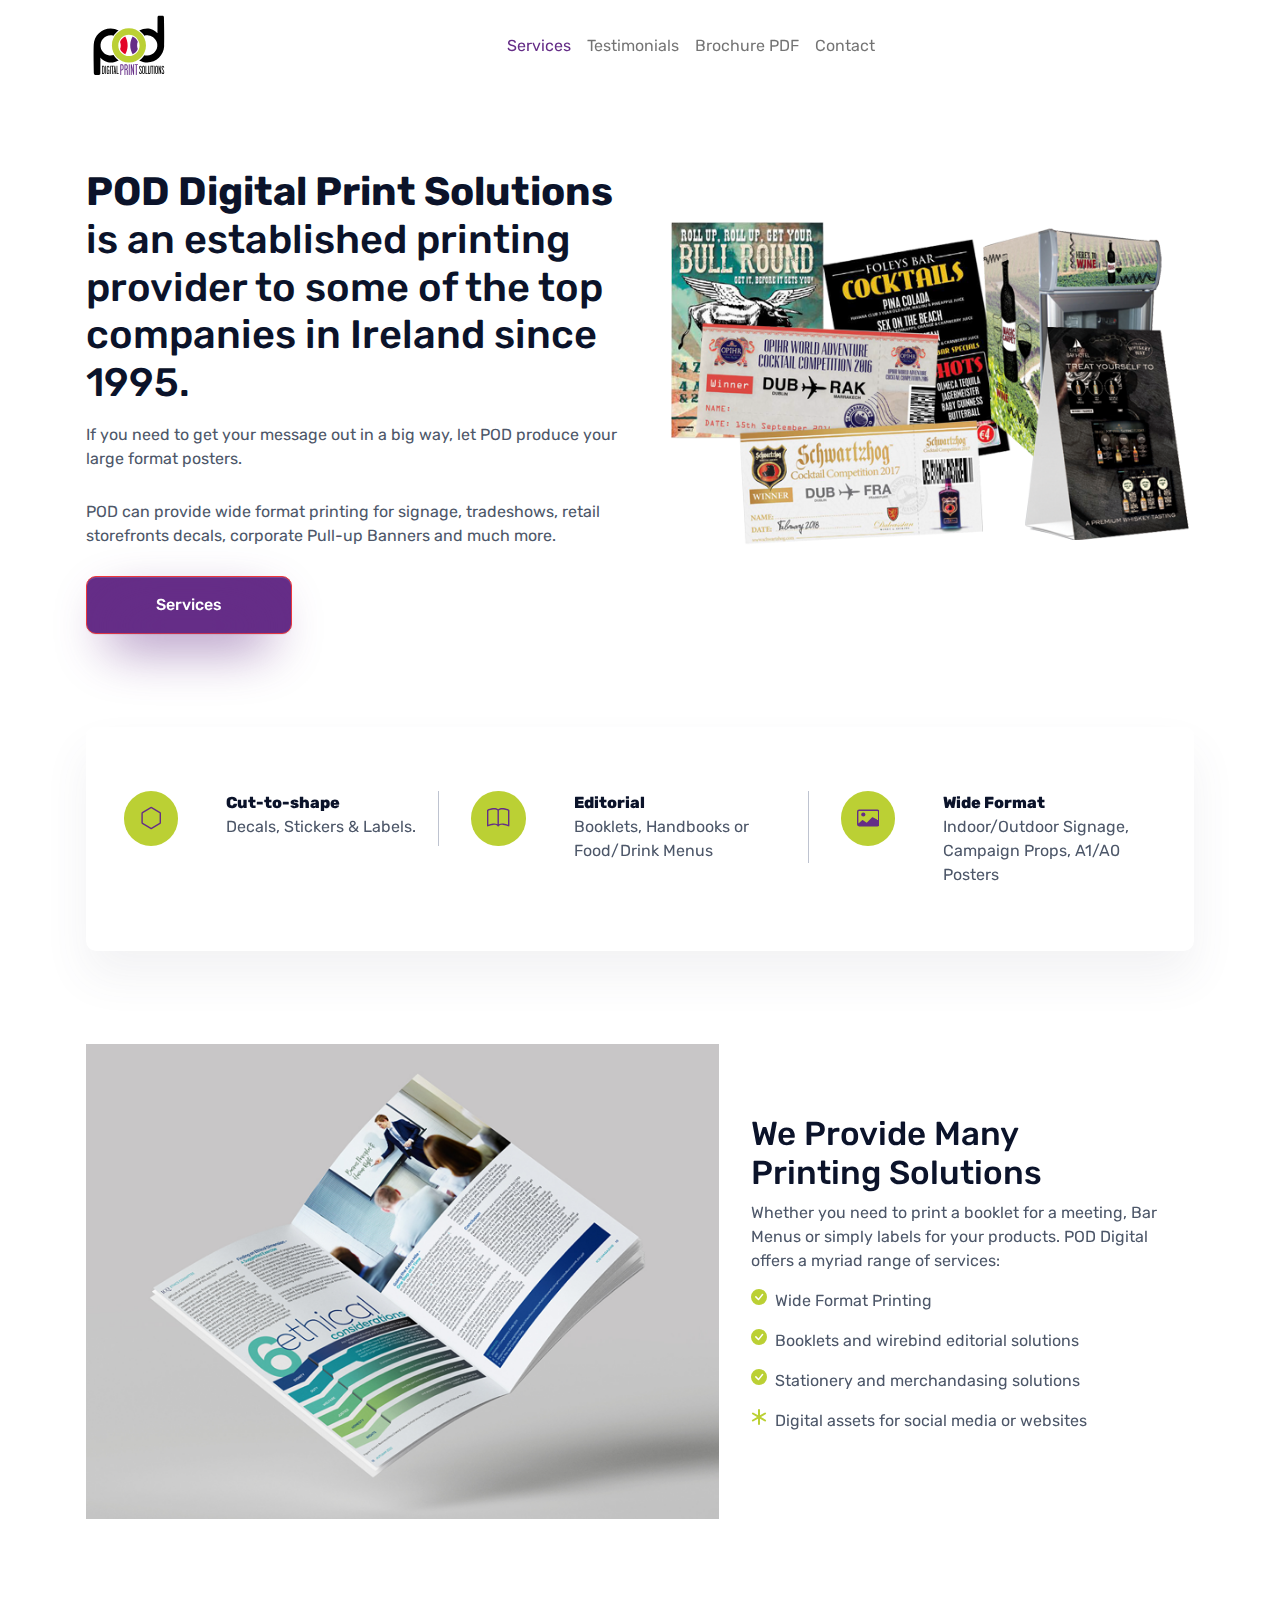
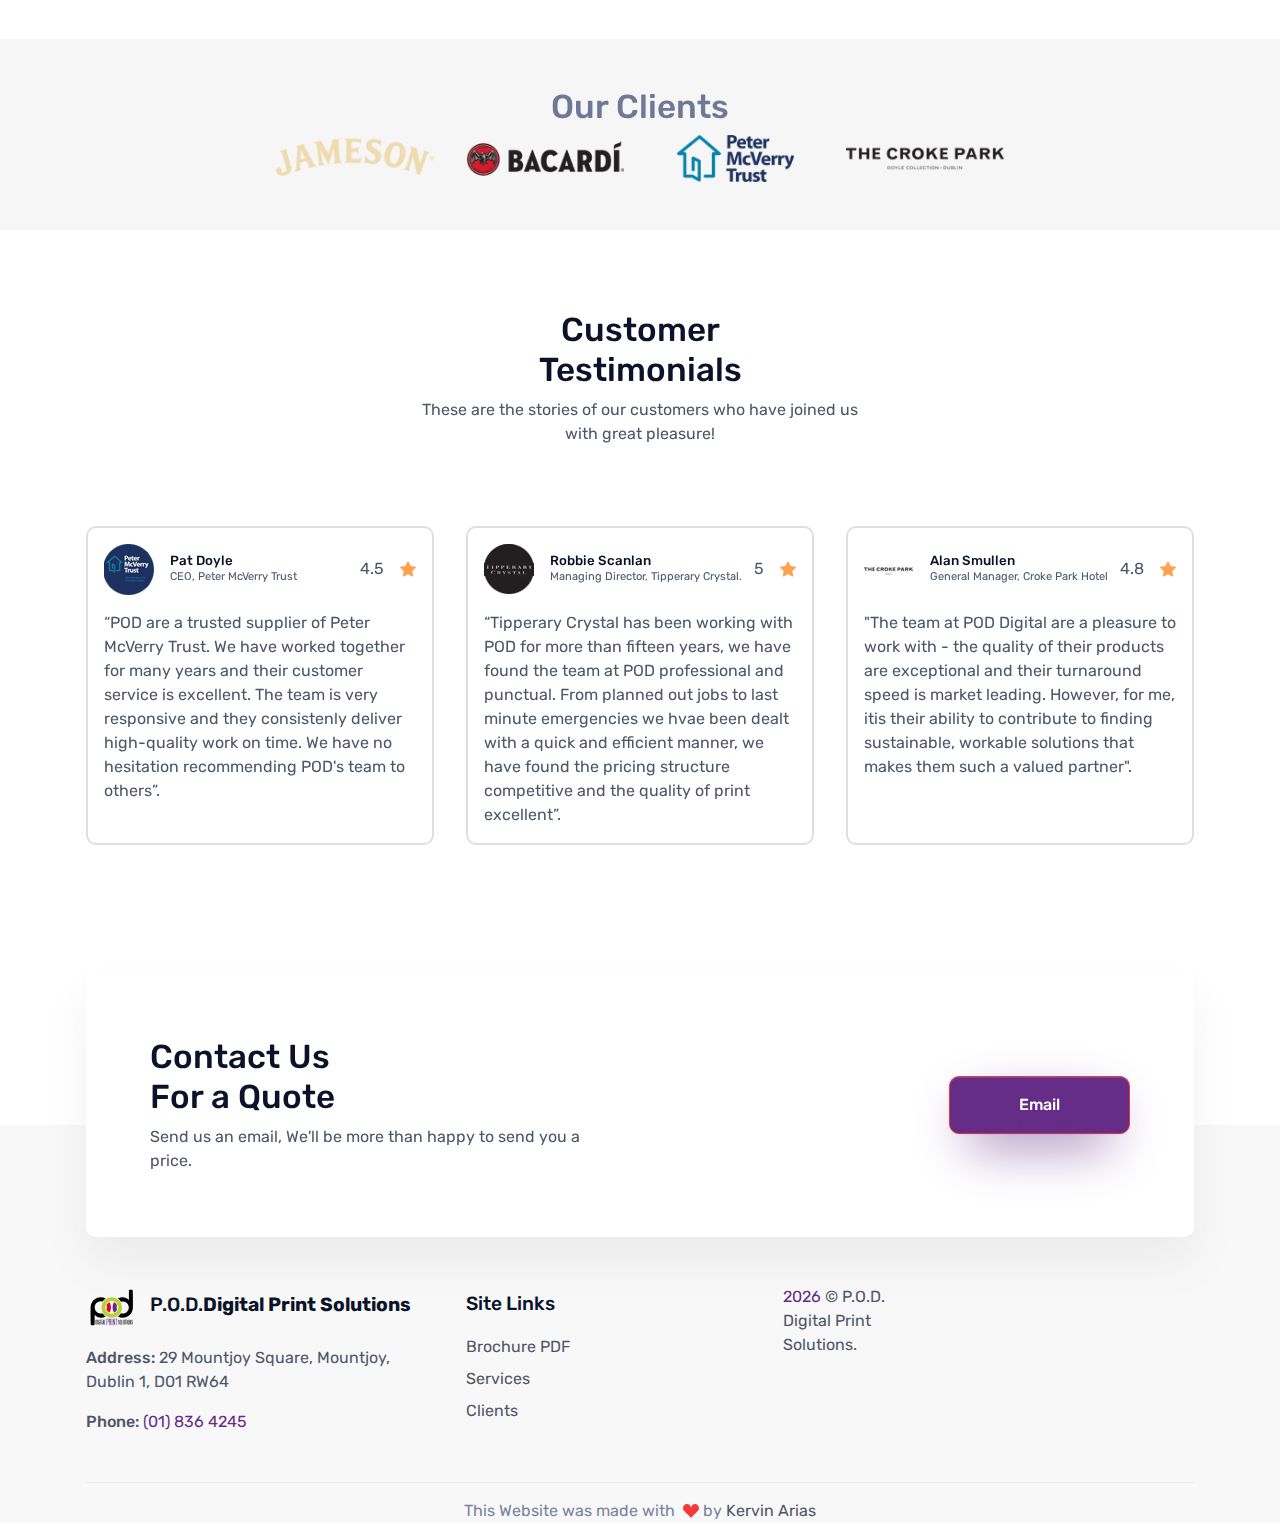
==== commit bea3eab8: "Doc: Fixed missing word" ====
--- a/index.html
+++ b/index.html
@@ -181,7 +181,7 @@
             <li class="nav-item"><a class="nav-link active active" aria-current="page" href="index.html#services">Services</a>
             </li>
             <li class="nav-item"><a class="nav-link" href="index.html#testimonials">Testimonials</a></li>
-            <li class="nav-item"><a class="nav-link" target="_blank" href="assets/img/gallery/services_brochure_2021.pdf" alt="POD Services Brochure">Brochure PDF</a></li>
+            <li class="nav-item"><a class="nav-link" target="_blank" href="assets/img/gallery/pod_productguide_23.pdf" alt="POD Services Brochure">Brochure PDF</a></li>
             <li class="nav-item"><a class="nav-link" href="contact.html">Contact</a></li>
           </ul>
         </div>
@@ -196,7 +196,7 @@
           <div class="col-lg-6 col-md-5 order-md-1"><img class="img-fluid"
               src="assets/img/illustrations/print_samples.png" alt="Samples of printing" /></div>
           <div class="col-md-7 col-lg-6 mt-5 text-center text-md-start">
-            <h1 class="fw-medium"><span class="fw-bold">POD Digital Print</span> is an established printing provider to some
+            <h1 class="fw-medium"><span class="fw-bold">POD Digital Print Solutions</span> is an established printing provider to some
               of the top companies in Ireland since 1995.</h1>
             <p class="mt-3 mb-4">If you need to get your message out in a big way, let POD produce your large format
               posters.</p>
@@ -643,7 +643,7 @@
             <h5 class="lh-lg">Site Links </h5>
             <ul class="list-unstyled mb-md-4 mb-lg-0">
               <li class="lh-lg"><a class="text-900 text-decoration-none" target="_blank"
-                href="assets/img/gallery/services_brochure_2021.pdf" alt="POD Services Brochure">Brochure PDF</a></li>
+                href="assets/img/gallery/pod_productguide_23.pdf" alt="POD Services Brochure">Brochure PDF</a></li>
               <li class="lh-lg"><a class="text-900 text-decoration-none" href="index.html#services">Services</a></li>
               <li class="lh-lg"><a class="text-900 text-decoration-none" href="index.html#clients">Clients</a></li>
             </ul>
